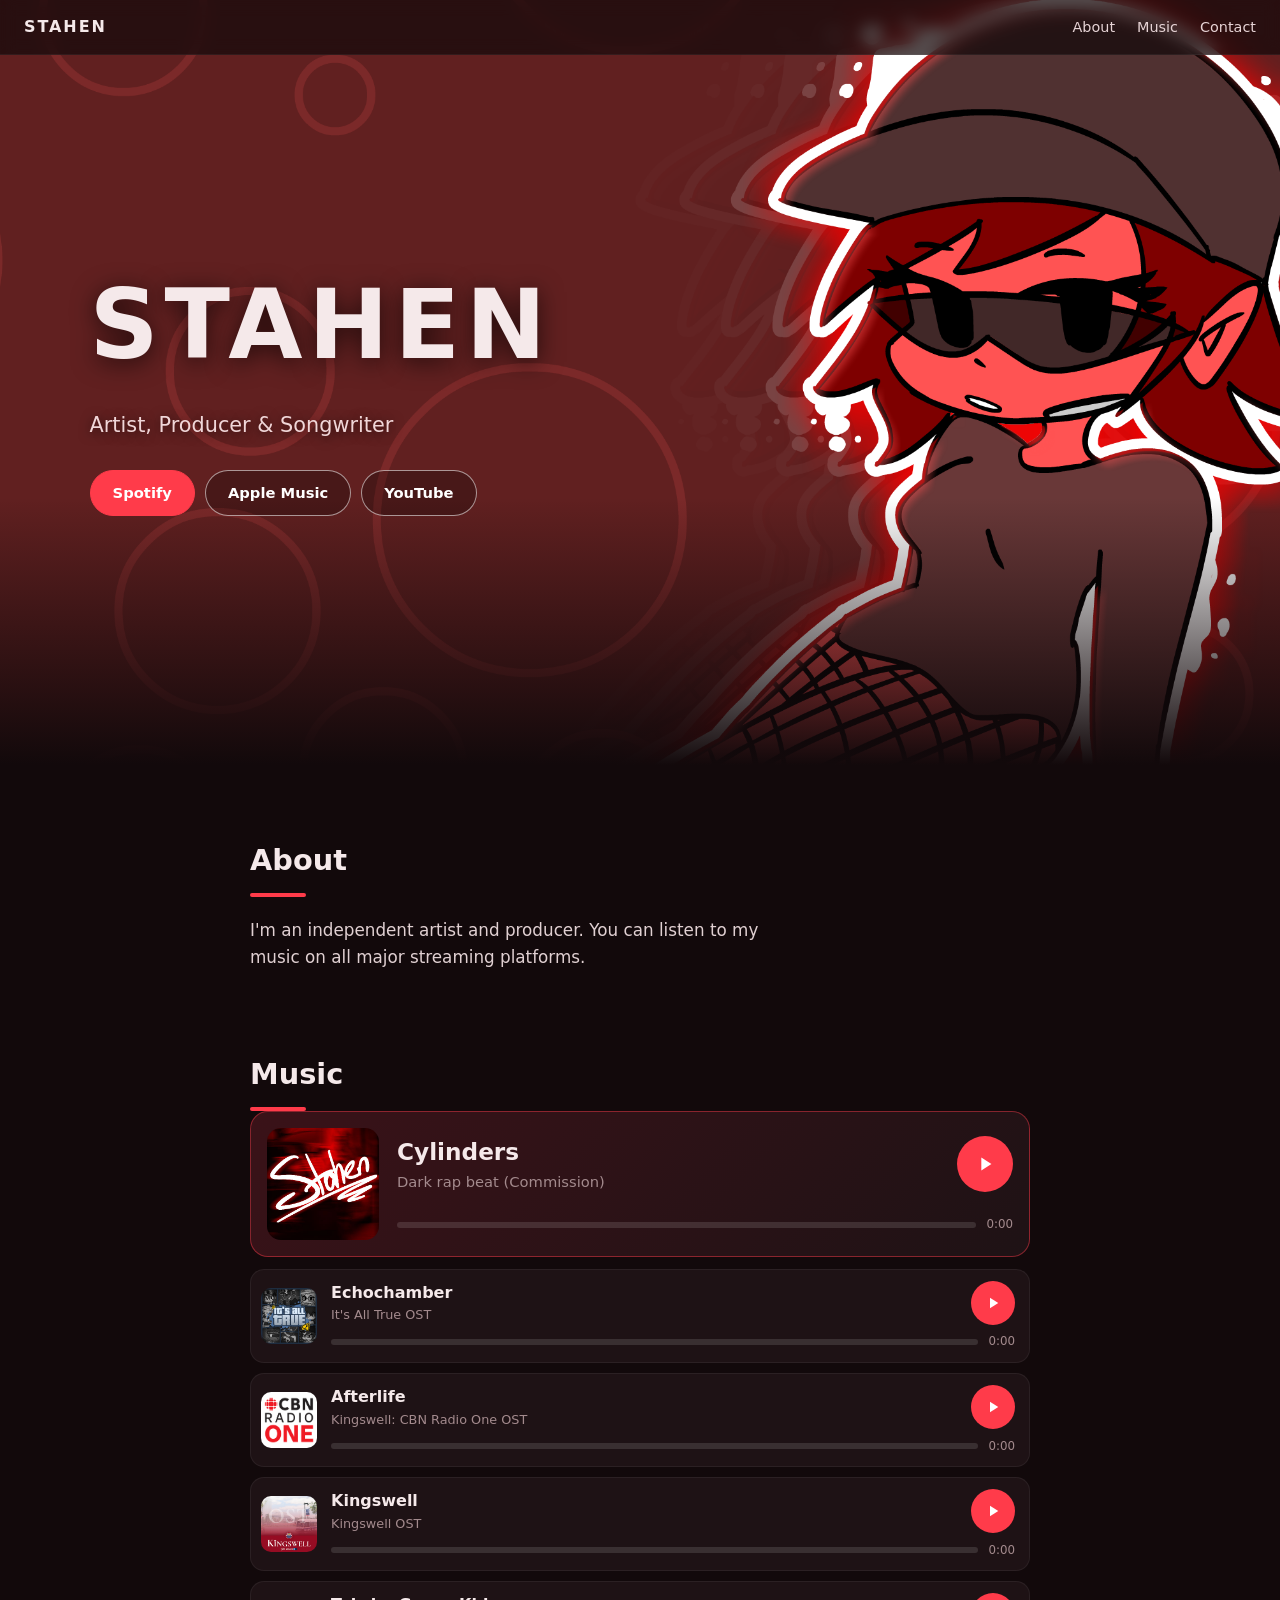
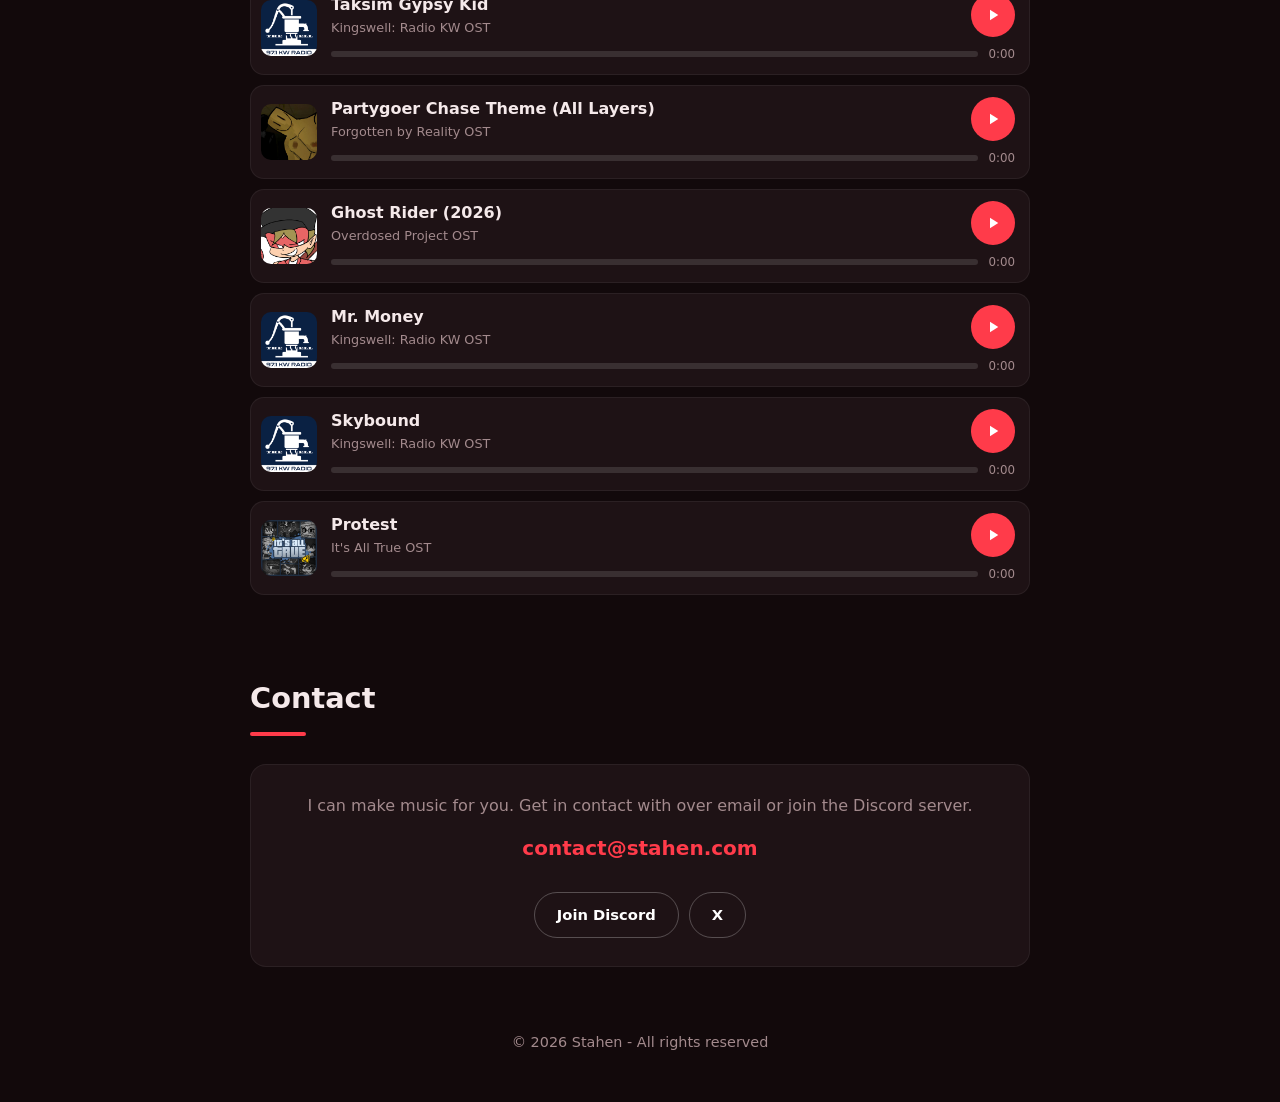
==== index.html @ 4fa37adb "feat: reword homepage & remove slop comments" ====
<!DOCTYPE html>
<html lang="en">
<head>
  <meta charset="UTF-8">
  <meta name="viewport" content="width=device-width, initial-scale=1.0">
  <title>Stahen</title>
  <link rel="icon" type="image/png" href="favicon.png">
  <meta name="description" content="Stahen's official website.">
  <link rel="stylesheet" href="style.css">
</head>
<body>

  <nav class="nav">
    <a class="logo" href="#top">Stahen</a>
    <ul>
      <li><a class="link" href="#about">About</a></li>
      <li><a class="link" href="#music">Music</a></li>
      <li><a class="link" href="#contact">Contact</a></li>
    </ul>
  </nav>

  <header class="hero" id="top">
    <div>
      <h1>Stahen</h1>
      <p class="tagline">Artist, Producer & Songwriter</p>

      <div class="listen">
        <a class="btn primary" href="https://open.spotify.com/intl-tr/artist/4lfjyb7BlcXFUC0EQgfqJ3" target="_blank" rel="noopener">Spotify</a>
        <a class="btn" href="https://music.apple.com/us/artist/stahen/1731970675" target="_blank" rel="noopener">Apple Music</a>
        <a class="btn" href="https://www.youtube.com/@stahenofficial" target="_blank" rel="noopener">YouTube</a>
      </div>
    </div>
  </header>

  <section id="about">
    <h2>About</h2>
    <p class="about-text">I'm an independent artist and producer. You can listen to my music on all major streaming platforms.</p>
  </section>

  <section id="music">
    <h2>Music</h2>
    
    <article class="track featured" data-src="track1.mp3">
      <div class="cover" data-cover="cover1.jpg"><span class="n">1</span><span class="eq"><i></i><i></i><i></i></span></div>
      <div class="meta">
        <h3>Cylinders</h3>
        <span class="tsub">Dark rap beat (Commission)</span>
      </div>
      <button class="play" type="button" aria-label="Play"><svg class="i-play" viewBox="0 0 24 24" aria-hidden="true"><path d="M8 5v14l11-7z"/></svg><svg class="i-pause" viewBox="0 0 24 24" aria-hidden="true"><path d="M6 5h4v14H6zM14 5h4v14h-4z"/></svg></button>
      <div class="prog">
        <div class="bar" role="slider" tabindex="0" aria-label="Seek" aria-valuemin="0" aria-valuemax="100" aria-valuenow="0"><div class="line"><div class="fill"></div></div></div>
        <span class="time">0:00</span>
      </div>
    </article>

    <div class="tracklist">
    <article class="track" data-src="track2.mp3">
      <div class="cover" data-cover="cover2.jpg"><span class="n">2</span><span class="eq"><i></i><i></i><i></i></span></div>
      <div class="meta">
        <h3>Echochamber</h3>
        <span class="tsub">It's All True OST</span>
      </div>
      <button class="play" type="button" aria-label="Play"><svg class="i-play" viewBox="0 0 24 24" aria-hidden="true"><path d="M8 5v14l11-7z"/></svg><svg class="i-pause" viewBox="0 0 24 24" aria-hidden="true"><path d="M6 5h4v14H6zM14 5h4v14h-4z"/></svg></button>
      <div class="prog">
        <div class="bar" role="slider" tabindex="0" aria-label="Seek" aria-valuemin="0" aria-valuemax="100" aria-valuenow="0"><div class="line"><div class="fill"></div></div></div>
        <span class="time">0:00</span>
      </div>
    </article>
    <article class="track" data-src="track3.mp3">
      <div class="cover" data-cover="cover3.jpg"><span class="n">3</span><span class="eq"><i></i><i></i><i></i></span></div>
      <div class="meta">
        <h3>Afterlife</h3>
        <span class="tsub">Kingswell: CBN Radio One OST</span>
      </div>
      <button class="play" type="button" aria-label="Play"><svg class="i-play" viewBox="0 0 24 24" aria-hidden="true"><path d="M8 5v14l11-7z"/></svg><svg class="i-pause" viewBox="0 0 24 24" aria-hidden="true"><path d="M6 5h4v14H6zM14 5h4v14h-4z"/></svg></button>
      <div class="prog">
        <div class="bar" role="slider" tabindex="0" aria-label="Seek" aria-valuemin="0" aria-valuemax="100" aria-valuenow="0"><div class="line"><div class="fill"></div></div></div>
        <span class="time">0:00</span>
      </div>
    </article>
    <article class="track" data-src="track4.mp3">
      <div class="cover" data-cover="cover4.jpg"><span class="n">4</span><span class="eq"><i></i><i></i><i></i></span></div>
      <div class="meta">
        <h3>Kingswell</h3>
        <span class="tsub">Kingswell OST</span>
      </div>
      <button class="play" type="button" aria-label="Play"><svg class="i-play" viewBox="0 0 24 24" aria-hidden="true"><path d="M8 5v14l11-7z"/></svg><svg class="i-pause" viewBox="0 0 24 24" aria-hidden="true"><path d="M6 5h4v14H6zM14 5h4v14h-4z"/></svg></button>
      <div class="prog">
        <div class="bar" role="slider" tabindex="0" aria-label="Seek" aria-valuemin="0" aria-valuemax="100" aria-valuenow="0"><div class="line"><div class="fill"></div></div></div>
        <span class="time">0:00</span>
      </div>
    </article>
    <article class="track" data-src="track5.mp3">
      <div class="cover" data-cover="cover5.jpg"><span class="n">5</span><span class="eq"><i></i><i></i><i></i></span></div>
      <div class="meta">
        <h3>Taksim Gypsy Kid</h3>
        <span class="tsub">Kingswell: Radio KW OST</span>
      </div>
      <button class="play" type="button" aria-label="Play"><svg class="i-play" viewBox="0 0 24 24" aria-hidden="true"><path d="M8 5v14l11-7z"/></svg><svg class="i-pause" viewBox="0 0 24 24" aria-hidden="true"><path d="M6 5h4v14H6zM14 5h4v14h-4z"/></svg></button>
      <div class="prog">
        <div class="bar" role="slider" tabindex="0" aria-label="Seek" aria-valuemin="0" aria-valuemax="100" aria-valuenow="0"><div class="line"><div class="fill"></div></div></div>
        <span class="time">0:00</span>
      </div>
    </article>
    <article class="track" data-src="track6.mp3">
      <div class="cover" data-cover="cover6.jpg"><span class="n">6</span><span class="eq"><i></i><i></i><i></i></span></div>
      <div class="meta">
        <h3>Partygoer Chase Theme (All Layers)</h3>
        <span class="tsub">Forgotten by Reality OST</span>
      </div>
      <button class="play" type="button" aria-label="Play"><svg class="i-play" viewBox="0 0 24 24" aria-hidden="true"><path d="M8 5v14l11-7z"/></svg><svg class="i-pause" viewBox="0 0 24 24" aria-hidden="true"><path d="M6 5h4v14H6zM14 5h4v14h-4z"/></svg></button>
      <div class="prog">
        <div class="bar" role="slider" tabindex="0" aria-label="Seek" aria-valuemin="0" aria-valuemax="100" aria-valuenow="0"><div class="line"><div class="fill"></div></div></div>
        <span class="time">0:00</span>
      </div>
    </article>
    <article class="track" data-src="track7.mp3">
      <div class="cover" data-cover="cover7.jpg"><span class="n">7</span><span class="eq"><i></i><i></i><i></i></span></div>
      <div class="meta">
        <h3>Ghost Rider (2026)</h3>
        <span class="tsub">Overdosed Project OST</span>
      </div>
      <button class="play" type="button" aria-label="Play"><svg class="i-play" viewBox="0 0 24 24" aria-hidden="true"><path d="M8 5v14l11-7z"/></svg><svg class="i-pause" viewBox="0 0 24 24" aria-hidden="true"><path d="M6 5h4v14H6zM14 5h4v14h-4z"/></svg></button>
      <div class="prog">
        <div class="bar" role="slider" tabindex="0" aria-label="Seek" aria-valuemin="0" aria-valuemax="100" aria-valuenow="0"><div class="line"><div class="fill"></div></div></div>
        <span class="time">0:00</span>
      </div>
    </article>
    <article class="track" data-src="track8.mp3">
      <div class="cover" data-cover="cover5.jpg"><span class="n">8</span><span class="eq"><i></i><i></i><i></i></span></div>
      <div class="meta">
        <h3>Mr. Money</h3>
        <span class="tsub">Kingswell: Radio KW OST</span>
      </div>
      <button class="play" type="button" aria-label="Play"><svg class="i-play" viewBox="0 0 24 24" aria-hidden="true"><path d="M8 5v14l11-7z"/></svg><svg class="i-pause" viewBox="0 0 24 24" aria-hidden="true"><path d="M6 5h4v14H6zM14 5h4v14h-4z"/></svg></button>
      <div class="prog">
        <div class="bar" role="slider" tabindex="0" aria-label="Seek" aria-valuemin="0" aria-valuemax="100" aria-valuenow="0"><div class="line"><div class="fill"></div></div></div>
        <span class="time">0:00</span>
      </div>
    </article>
    <article class="track" data-src="track9.mp3">
      <div class="cover" data-cover="cover5.jpg"><span class="n">9</span><span class="eq"><i></i><i></i><i></i></span></div>
      <div class="meta">
        <h3>Skybound</h3>
        <span class="tsub">Kingswell: Radio KW OST</span>
      </div>
      <button class="play" type="button" aria-label="Play"><svg class="i-play" viewBox="0 0 24 24" aria-hidden="true"><path d="M8 5v14l11-7z"/></svg><svg class="i-pause" viewBox="0 0 24 24" aria-hidden="true"><path d="M6 5h4v14H6zM14 5h4v14h-4z"/></svg></button>
      <div class="prog">
        <div class="bar" role="slider" tabindex="0" aria-label="Seek" aria-valuemin="0" aria-valuemax="100" aria-valuenow="0"><div class="line"><div class="fill"></div></div></div>
        <span class="time">0:00</span>
      </div>
    </article>
    <article class="track" data-src="track10.mp3">
      <div class="cover" data-cover="cover2.jpg"><span class="n">10</span><span class="eq"><i></i><i></i><i></i></span></div>
      <div class="meta">
        <h3>Protest</h3>
        <span class="tsub">It's All True OST</span>
      </div>
      <button class="play" type="button" aria-label="Play"><svg class="i-play" viewBox="0 0 24 24" aria-hidden="true"><path d="M8 5v14l11-7z"/></svg><svg class="i-pause" viewBox="0 0 24 24" aria-hidden="true"><path d="M6 5h4v14H6zM14 5h4v14h-4z"/></svg></button>
      <div class="prog">
        <div class="bar" role="slider" tabindex="0" aria-label="Seek" aria-valuemin="0" aria-valuemax="100" aria-valuenow="0"><div class="line"><div class="fill"></div></div></div>
        <span class="time">0:00</span>
      </div>
    </article>
    </div>
  </section>

  <section id="contact">
    <h2>Contact</h2>
    <div class="contact-card">
      <p>I can make music for you. Get in contact with over email or join the Discord server.</p>
      <a class="mail" href="mailto:contact@stahen.com">contact@stahen.com</a>

      <div class="social">
        <a class="btn primary" href="https://discord.com/invite/ekQ94NrSKF" target="_blank" rel="noopener">Join Discord</a>
        <a class="btn" href="https://x.com/stahenreal" target="_blank" rel="noopener">X</a>
      </div>
    </div>
  </section>

  <footer>&copy; 2026 Stahen - All rights reserved</footer>

  <script>
    (function () {
      const items = Array.from(document.querySelectorAll('.track[data-src]'));
      const audios = [];

      const fmt = s => {
        if (!isFinite(s)) return '0:00';
        const m = Math.floor(s / 60), r = Math.floor(s % 60);
        return m + ':' + String(r).padStart(2, '0');
      };

      items.forEach((el, i) => {
        const audio = new Audio();
        audio.preload = 'none';
        audio.src = el.dataset.src;
        audios.push(audio);

        const btn = el.querySelector('.play');
        const bar = el.querySelector('.bar');
        const fill = el.querySelector('.fill');
        const time = el.querySelector('.time');
        const tsub = el.querySelector('.tsub');
        const cover = el.querySelector('.cover');

        // only show the cover if the file exists
        if (cover && cover.dataset.cover) {
          const img = new Image();
          img.onload = () => {
            cover.style.setProperty('--img', 'url("' + cover.dataset.cover + '")');
            cover.classList.add('has-cover');
          };
          img.src = cover.dataset.cover;
        }

        const update = () => {
          const d = audio.duration;
          const p = isFinite(d) && d > 0 ? audio.currentTime / d : 0;
          fill.style.width = (p * 100) + '%';
          bar.setAttribute('aria-valuenow', Math.round(p * 100));
          time.textContent = isFinite(d) ? fmt(audio.currentTime) + ' / ' + fmt(d) : fmt(audio.currentTime);
        };

        const fail = () => {
          el.classList.add('unavailable');
          el.classList.remove('playing');
          if (tsub) tsub.textContent = 'Audio file not found';
        };

        btn.addEventListener('click', () => {
          if (audio.paused) {
            audio.play().catch(fail);
          } else {
            audio.pause();
          }
        });

        audio.addEventListener('play', () => {
          audios.forEach(o => { if (o !== audio) o.pause(); });
          el.classList.add('playing');
          btn.setAttribute('aria-label', 'Pause');
        });
        audio.addEventListener('pause', () => {
          el.classList.remove('playing');
          btn.setAttribute('aria-label', 'Play');
        });
        audio.addEventListener('ended', () => {
          audio.currentTime = 0;
          update();
          const next = items[i + 1];
          if (next) next.querySelector('.play').click();
        });
        audio.addEventListener('timeupdate', update);
        audio.addEventListener('loadedmetadata', update);
        audio.addEventListener('error', fail);

        const seekTo = p => {
          if (isFinite(audio.duration)) audio.currentTime = Math.min(Math.max(p, 0), 1) * audio.duration;
        };
        bar.addEventListener('click', e => {
          const r = bar.getBoundingClientRect();
          seekTo((e.clientX - r.left) / r.width);
        });
        bar.addEventListener('keydown', e => {
          if (e.key === 'ArrowRight') audio.currentTime += 5;
          if (e.key === 'ArrowLeft') audio.currentTime -= 5;
        });
      });
    })();
  </script>

  <script>
    (function () {
      const ids = ['about', 'music', 'contact'];
      const links = {};
      document.querySelectorAll('.nav a.link').forEach(a => { links[a.getAttribute('href').slice(1)] = a; });

      const LINE = 120;          // hardcoded section length
      let lockUntil = 0;         // after a menu click, the clicked link stays marked while the page scrolls there
      let ticking = false;

      const mark = id => ids.forEach(k => { if (links[k]) links[k].classList.toggle('active', k === id); });

      const update = () => {
        ticking = false;
        if (Date.now() < lockUntil) return;
        let current = null;
        ids.forEach(id => {
          const el = document.getElementById(id);
          if (el && el.getBoundingClientRect().top <= LINE) current = id;
        });
        // mark the bottom-most one if you're at the bottom of the page
        if (window.innerHeight + window.scrollY >= document.documentElement.scrollHeight - 4) current = 'contact';
        mark(current);
      };
      const onScroll = () => { if (!ticking) { ticking = true; requestAnimationFrame(update); } };

      // mark a menu link immediately when you click it, to avoid jumping to the wrong one while scrolling
      Object.keys(links).forEach(id => {
        links[id].addEventListener('click', () => {
          mark(id);
          lockUntil = Date.now() + 1100;
          setTimeout(update, 1150);
        });
      });

      window.addEventListener('scroll', onScroll, { passive: true });
      window.addEventListener('resize', onScroll);
      update();
    })();
  </script>
</body>
</html>
---- style.css ----
:root {
	--bg: #12090b;
	--card: #1e1215;
	--text: #f5e9ea;
	--muted: #a38a8d;
	--accent: #ff3b4a;
	--accent-dark: #d62839;
}
* {
	box-sizing: border-box;
	margin: 0;
	padding: 0;
}
html {
	scroll-behavior: smooth;
	scroll-padding-top: 64px;
}
body {
	font-family:
		system-ui,
		-apple-system,
		"Segoe UI",
		Roboto,
		sans-serif;
	background: var(--bg);
	color: var(--text);
	line-height: 1.6;
}
a {
	color: inherit;
}

/* ---------- NAV ---------- */
.nav {
	position: fixed;
	top: 0;
	left: 0;
	right: 0;
	z-index: 10;
	display: flex;
	justify-content: space-between;
	align-items: center;
	padding: 14px 24px;
	background: rgba(18, 9, 11, 0.72);
	backdrop-filter: blur(8px);
	border-bottom: 1px solid rgba(255, 255, 255, 0.05);
}
.nav .logo {
	font-weight: 800;
	letter-spacing: 0.12em;
	text-transform: uppercase;
	text-decoration: none;
}
.nav ul {
	display: flex;
	gap: 22px;
	list-style: none;
}
.nav a.link {
	text-decoration: none;
	font-size: 0.9rem;
	color: #e6d3d5;
}
.nav a.link:hover {
	color: var(--accent);
}
.nav a.link {
	position: relative;
	padding: 4px 0;
}
.nav a.link::after {
	content: "";
	position: absolute;
	left: 0;
	right: 0;
	bottom: -2px;
	height: 2px;
	border-radius: 2px;
	background: var(--accent);
	transform: scaleX(0);
	transition: transform 0.25s ease;
}
.nav a.link.active {
	color: #fff;
}
.nav a.link.active::after {
	transform: scaleX(1);
}

/* ---------- HERO ---------- */
.hero {
	position: relative;
	width: 100%;
	height: 85vh;
	min-height: 480px;
	display: flex;
	align-items: center;
	justify-content: flex-start;
	text-align: left;
	padding: 0 clamp(24px, 7vw, 110px);
	/* The photo must be named panorama.jpg. If it's missing, a red gradient shows instead.
         The photo is pinned to the right so the character stays visible; the text sits on the empty left side.
         The light overlay only fades the bottom edge into the page background. */
	background:
		linear-gradient(
			to bottom,
			rgba(18, 9, 11, 0) 0%,
			rgba(18, 9, 11, 0) 65%,
			rgba(18, 9, 11, 1) 100%
		),
		url("panorama.png") right center / cover no-repeat,
		linear-gradient(135deg, #7f1d1d, #12090b);
}
/* On phones the character takes most of the width, so the text moves to the bottom */
@media (max-width: 700px) {
	.hero {
		align-items: flex-end;
		padding-bottom: 84px;
	}
	.hero .tagline {
		font-size: 0.95rem;
	}
}
@media (min-width: 900px) {
	.hero {
		background-attachment: scroll, scroll, scroll;
	}
}
.hero h1 {
	font-size: clamp(2.8rem, 9vw, 6rem);
	letter-spacing: 0.06em;
	text-transform: uppercase;
	text-shadow: 0 4px 24px rgba(0, 0, 0, 0.65);
}
.hero .tagline {
	margin-top: 6px;
	font-size: clamp(1rem, 2.5vw, 1.3rem);
	color: #f0d6d8;
	text-shadow: 0 2px 12px rgba(0, 0, 0, 0.6);
}
.listen {
	margin-top: 28px;
	display: flex;
	flex-wrap: wrap;
	justify-content: flex-start;
	gap: 10px;
}
.listen.contact-row {
	margin-top: 10px;
}
.btn {
	display: inline-block;
	padding: 10px 22px;
	border-radius: 999px;
	border: 1.5px solid rgba(255, 255, 255, 0.55);
	background: rgba(0, 0, 0, 0.25);
	color: #fff;
	text-decoration: none;
	font-weight: 600;
	font-size: 0.92rem;
	transition:
		background 0.2s,
		border-color 0.2s,
		transform 0.2s;
}
.btn:hover {
	background: var(--accent);
	border-color: var(--accent);
	transform: translateY(-2px);
}
.btn.primary {
	background: var(--accent);
	border-color: var(--accent);
}
.btn.primary:hover {
	background: var(--accent-dark);
	border-color: var(--accent-dark);
}
.scroll-hint {
	position: absolute;
	bottom: 22px;
	left: 50%;
	transform: translateX(-50%);
	color: #fff;
	text-decoration: none;
	font-size: 0.85rem;
	opacity: 0.8;
	animation: bounce 1.8s infinite;
}
@keyframes bounce {
	0%,
	100% {
		transform: translate(-50%, 0);
	}
	50% {
		transform: translate(-50%, 8px);
	}
}

/* ---------- SHARED SECTION STYLES ---------- */
section {
	max-width: 820px;
	margin: 0 auto;
	padding: 72px 20px 8px;
}
section h2 {
	font-size: 1.8rem;
}
section h2::after {
	content: "";
	display: block;
	width: 56px;
	height: 4px;
	margin-top: 10px;
	background: var(--accent);
	border-radius: 2px;
}
.sub {
	color: var(--muted);
	margin: 14px 0 24px;
	font-size: 0.95rem;
}

/* ---------- ABOUT (short, text only) ---------- */
.about-text {
	margin-top: 20px;
	max-width: 560px;
	font-size: 1.05rem;
	color: #e0d0d2;
}

/* ---------- TRACKS (custom player) ---------- */
.tracklist {
	margin-top: 12px;
	display: grid;
	gap: 10px;
}
.track {
	--size: 56px;
	display: grid;
	grid-template-columns: var(--size) 1fr 44px;
	grid-template-areas: "cover meta play" "cover prog prog";
	column-gap: 14px;
	row-gap: 6px;
	align-items: center;
	margin-top: 0;
	background: var(--card);
	border: 1px solid rgba(255, 255, 255, 0.06);
	border-radius: 14px;
	padding: 10px 14px 10px 10px;
	transition:
		border-color 0.2s,
		background 0.2s,
		box-shadow 0.25s;
}
.track:hover {
	border-color: rgba(255, 59, 74, 0.5);
	background: #251619;
}
.track.playing {
	border-color: var(--accent);
	box-shadow:
		0 0 0 1px rgba(255, 59, 74, 0.35),
		0 10px 30px rgba(255, 59, 74, 0.18);
}
.track.unavailable {
	opacity: 0.6;
}

/* Cover art. Put cover1.jpg, cover2.jpg ... next to index.html and they appear automatically. */
.cover {
	grid-area: cover;
	position: relative;
	width: var(--size);
	height: var(--size);
	border-radius: 10px;
	overflow: hidden;
	display: grid;
	place-items: center;
	background:
		var(--img, none) center / cover no-repeat,
		linear-gradient(135deg, #8f1f2a, #2a0d12);
	color: rgba(255, 255, 255, 0.9);
	font-weight: 800;
	font-size: 1.15rem;
}
.cover.has-cover .n {
	display: none;
}
.track.playing .cover::after {
	content: "";
	position: absolute;
	inset: 0;
	background: rgba(18, 9, 11, 0.55);
}
.eq {
	position: absolute;
	z-index: 1;
	inset: 0;
	display: none;
	align-items: center;
	justify-content: center;
	gap: 3px;
}
.track.playing .eq {
	display: flex;
}
.track.playing .cover .n {
	display: none;
}
.eq i {
	width: 4px;
	height: 16px;
	background: var(--accent);
	border-radius: 2px;
	transform-origin: bottom;
	animation: eq 0.9s ease-in-out infinite;
}
.eq i:nth-child(2) {
	animation-delay: -0.3s;
}
.eq i:nth-child(3) {
	animation-delay: -0.6s;
}
@keyframes eq {
	0%,
	100% {
		transform: scaleY(0.3);
	}
	50% {
		transform: scaleY(1);
	}
}

.meta {
	grid-area: meta;
	min-width: 0;
}
.meta h3 {
	font-size: 1rem;
	font-weight: 700;
	white-space: nowrap;
	overflow: hidden;
	text-overflow: ellipsis;
}
.tsub {
	display: block;
	color: var(--muted);
	font-size: 0.8rem;
	white-space: nowrap;
	overflow: hidden;
	text-overflow: ellipsis;
}

.play {
	grid-area: play;
	width: 44px;
	height: 44px;
	border: none;
	border-radius: 50%;
	background: var(--accent);
	color: #fff;
	display: grid;
	place-items: center;
	cursor: pointer;
	transition:
		background 0.2s,
		transform 0.2s;
}
.play:hover {
	background: var(--accent-dark);
	transform: scale(1.07);
}
.play:focus-visible {
	outline: 2px solid #fff;
	outline-offset: 3px;
}
.play svg {
	width: 18px;
	height: 18px;
	fill: currentColor;
}
.play .i-pause {
	display: none;
}
.track.playing .play .i-play {
	display: none;
}
.track.playing .play .i-pause {
	display: block;
}

.prog {
	grid-area: prog;
	display: flex;
	align-items: center;
	gap: 10px;
	min-width: 0;
}
.bar {
	flex: 1;
	height: 20px;
	display: flex;
	align-items: center;
	cursor: pointer;
}
.bar:focus-visible {
	outline: 2px solid var(--accent);
	outline-offset: 2px;
	border-radius: 6px;
}
.line {
	position: relative;
	width: 100%;
	height: 6px;
	border-radius: 99px;
	background: rgba(255, 255, 255, 0.12);
	overflow: hidden;
}
.fill {
	position: absolute;
	inset: 0 auto 0 0;
	width: 0;
	background: linear-gradient(90deg, var(--accent-dark), var(--accent));
	border-radius: 99px;
}
.time {
	font-size: 0.74rem;
	color: var(--muted);
	font-variant-numeric: tabular-nums;
	white-space: nowrap;
}

/* Featured track: bigger card */
.track.featured {
	--size: 112px;
	grid-template-columns: var(--size) 1fr 56px;
	column-gap: 18px;
	row-gap: 10px;
	padding: 16px;
	border-radius: 18px;
	background: linear-gradient(135deg, #3a1218, var(--card));
	border-color: rgba(255, 59, 74, 0.45);
}
.featured .cover {
	border-radius: 14px;
	font-size: 2rem;
}
.featured .meta h3 {
	font-size: 1.45rem;
}
.featured .tsub {
	font-size: 0.92rem;
	white-space: normal;
}
.featured .play {
	width: 56px;
	height: 56px;
}
.featured .play svg {
	width: 22px;
	height: 22px;
}
.badge {
	display: inline-block;
	font-size: 0.7rem;
	font-weight: 700;
	letter-spacing: 0.12em;
	text-transform: uppercase;
	color: var(--accent);
}
@media (max-width: 560px) {
	.track.featured {
		--size: 84px;
		column-gap: 14px;
		padding: 14px;
	}
	.featured .meta h3 {
		font-size: 1.15rem;
	}
	.featured .play {
		width: 48px;
		height: 48px;
	}
	.time {
		font-size: 0.7rem;
	}
}

/* ---------- CONTACT ---------- */
.contact-card {
	margin-top: 28px;
	padding: 28px;
	text-align: center;
	border-radius: 16px;
	background: var(--card);
	border: 1px solid rgba(255, 255, 255, 0.06);
}
.contact-card p {
	color: var(--muted);
}
.contact-card .mail {
	display: inline-block;
	margin: 14px 0 6px;
	font-size: 1.25rem;
	font-weight: 700;
	color: var(--accent);
	text-decoration: none;
}
.contact-card .mail:hover {
	text-decoration: underline;
}

.social {
	margin-top: 22px;
	display: flex;
	flex-wrap: wrap;
	justify-content: center;
	gap: 10px;
}
.social .btn {
	border-color: rgba(255, 255, 255, 0.25);
	background: transparent;
}
.social .btn:hover {
	background: var(--accent);
	border-color: var(--accent);
}

footer {
	text-align: center;
	color: var(--muted);
	padding: 56px 20px 48px;
	font-size: 0.9rem;
}
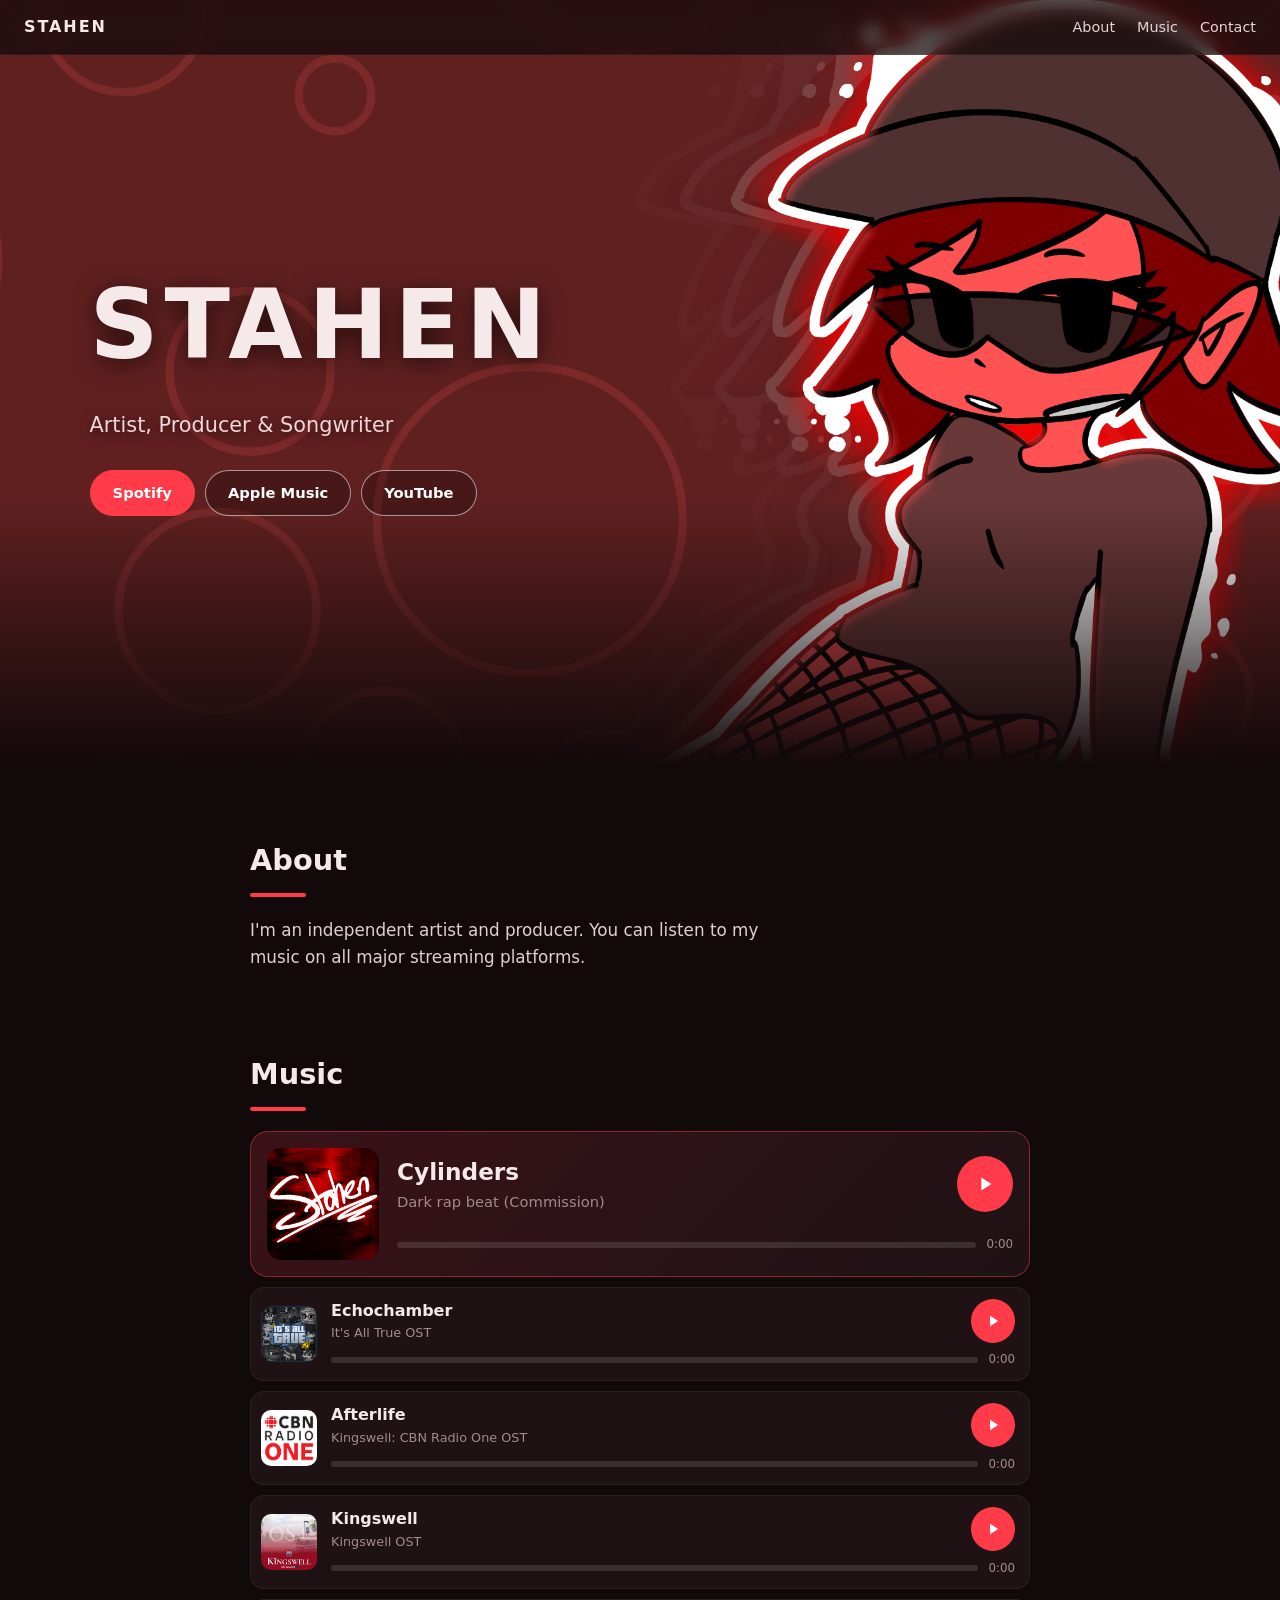
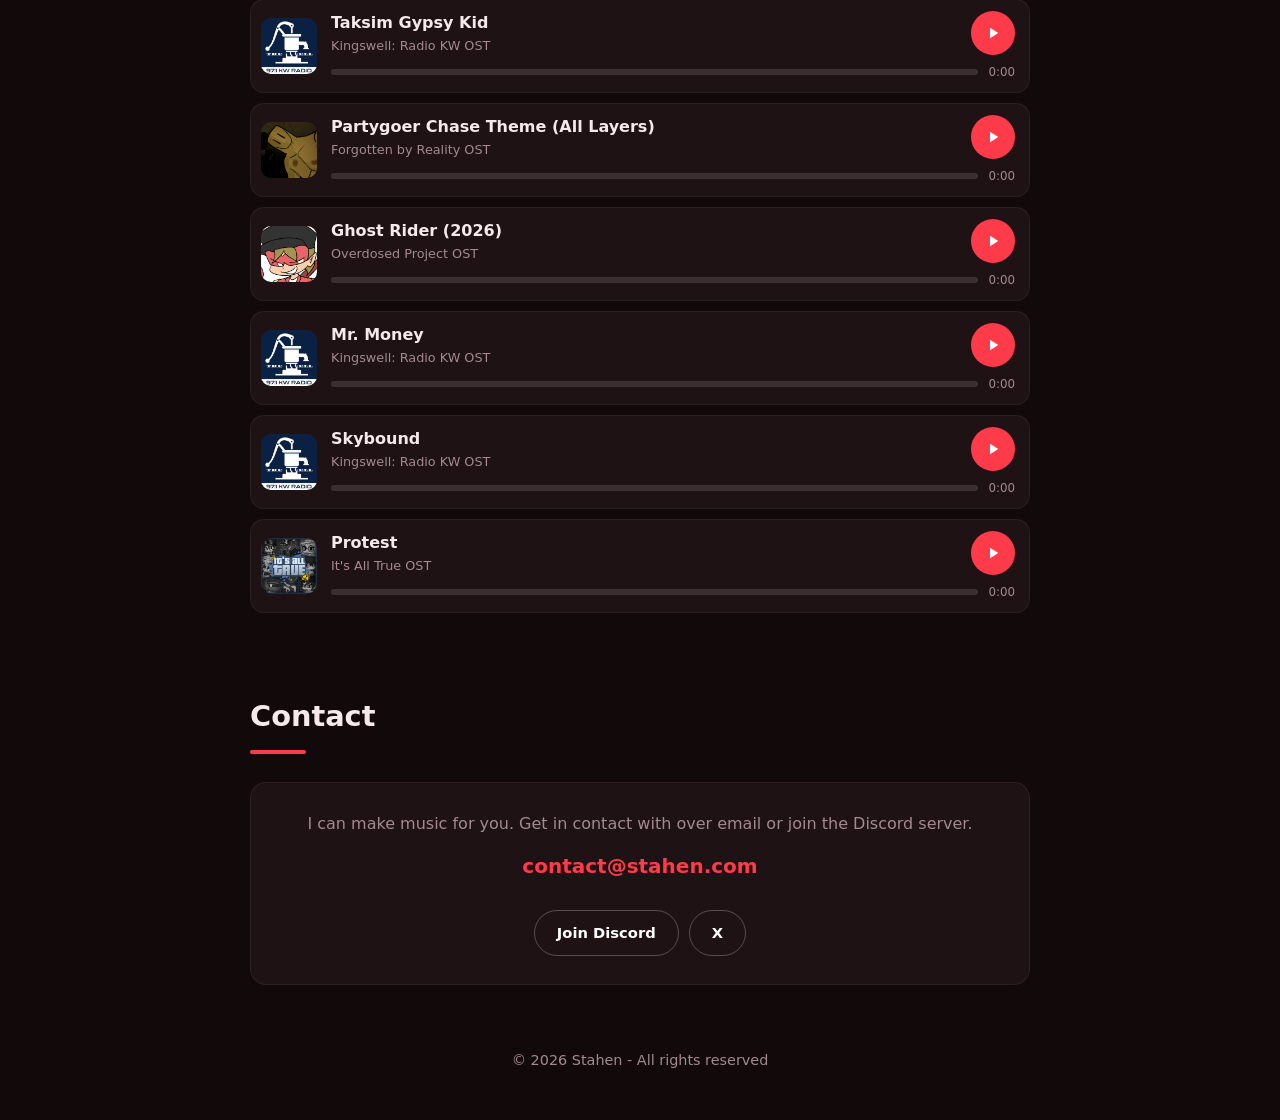
==== commit 7ca6ae7d: "fix: move featured track into track list" ====
--- a/index.html
+++ b/index.html
@@ -40,8 +40,9 @@
   <section id="music">
     <h2>Music</h2>
     
+    <div class="tracklist">
     <article class="track featured" data-src="track1.mp3">
-      <div class="cover" data-cover="cover1.jpg"><span class="n">1</span><span class="eq"><i></i><i></i><i></i></span></div>
+      <div class="cover" data-cover="cover1.jpg"><span class="n">1</span><span class="eq"></span></div>
       <div class="meta">
         <h3>Cylinders</h3>
         <span class="tsub">Dark rap beat (Commission)</span>
@@ -52,10 +53,8 @@
         <span class="time">0:00</span>
       </div>
     </article>
-
-    <div class="tracklist">
     <article class="track" data-src="track2.mp3">
-      <div class="cover" data-cover="cover2.jpg"><span class="n">2</span><span class="eq"><i></i><i></i><i></i></span></div>
+      <div class="cover" data-cover="cover2.jpg"><span class="n">2</span><span class="eq"></span></div>
       <div class="meta">
         <h3>Echochamber</h3>
         <span class="tsub">It's All True OST</span>
@@ -67,7 +66,7 @@
       </div>
     </article>
     <article class="track" data-src="track3.mp3">
-      <div class="cover" data-cover="cover3.jpg"><span class="n">3</span><span class="eq"><i></i><i></i><i></i></span></div>
+      <div class="cover" data-cover="cover3.jpg"><span class="n">3</span><span class="eq"></span></div>
       <div class="meta">
         <h3>Afterlife</h3>
         <span class="tsub">Kingswell: CBN Radio One OST</span>
@@ -79,7 +78,7 @@
       </div>
     </article>
     <article class="track" data-src="track4.mp3">
-      <div class="cover" data-cover="cover4.jpg"><span class="n">4</span><span class="eq"><i></i><i></i><i></i></span></div>
+      <div class="cover" data-cover="cover4.jpg"><span class="n">4</span><span class="eq"></span></div>
       <div class="meta">
         <h3>Kingswell</h3>
         <span class="tsub">Kingswell OST</span>
@@ -91,7 +90,7 @@
       </div>
     </article>
     <article class="track" data-src="track5.mp3">
-      <div class="cover" data-cover="cover5.jpg"><span class="n">5</span><span class="eq"><i></i><i></i><i></i></span></div>
+      <div class="cover" data-cover="cover5.jpg"><span class="n">5</span><span class="eq"></span></div>
       <div class="meta">
         <h3>Taksim Gypsy Kid</h3>
         <span class="tsub">Kingswell: Radio KW OST</span>
@@ -103,7 +102,7 @@
       </div>
     </article>
     <article class="track" data-src="track6.mp3">
-      <div class="cover" data-cover="cover6.jpg"><span class="n">6</span><span class="eq"><i></i><i></i><i></i></span></div>
+      <div class="cover" data-cover="cover6.jpg"><span class="n">6</span><span class="eq"></span></div>
       <div class="meta">
         <h3>Partygoer Chase Theme (All Layers)</h3>
         <span class="tsub">Forgotten by Reality OST</span>
@@ -115,7 +114,7 @@
       </div>
     </article>
     <article class="track" data-src="track7.mp3">
-      <div class="cover" data-cover="cover7.jpg"><span class="n">7</span><span class="eq"><i></i><i></i><i></i></span></div>
+      <div class="cover" data-cover="cover7.jpg"><span class="n">7</span><span class="eq"></span></div>
       <div class="meta">
         <h3>Ghost Rider (2026)</h3>
         <span class="tsub">Overdosed Project OST</span>
@@ -127,7 +126,7 @@
       </div>
     </article>
     <article class="track" data-src="track8.mp3">
-      <div class="cover" data-cover="cover5.jpg"><span class="n">8</span><span class="eq"><i></i><i></i><i></i></span></div>
+      <div class="cover" data-cover="cover5.jpg"><span class="n">8</span><span class="eq"></span></div>
       <div class="meta">
         <h3>Mr. Money</h3>
         <span class="tsub">Kingswell: Radio KW OST</span>
@@ -139,7 +138,7 @@
       </div>
     </article>
     <article class="track" data-src="track9.mp3">
-      <div class="cover" data-cover="cover5.jpg"><span class="n">9</span><span class="eq"><i></i><i></i><i></i></span></div>
+      <div class="cover" data-cover="cover5.jpg"><span class="n">9</span><span class="eq"></span></div>
       <div class="meta">
         <h3>Skybound</h3>
         <span class="tsub">Kingswell: Radio KW OST</span>
@@ -151,7 +150,7 @@
       </div>
     </article>
     <article class="track" data-src="track10.mp3">
-      <div class="cover" data-cover="cover2.jpg"><span class="n">10</span><span class="eq"><i></i><i></i><i></i></span></div>
+      <div class="cover" data-cover="cover2.jpg"><span class="n">10</span><span class="eq"></span></div>
       <div class="meta">
         <h3>Protest</h3>
         <span class="tsub">It's All True OST</span>
--- a/style.css
+++ b/style.css
@@ -98,9 +98,6 @@
 	justify-content: flex-start;
 	text-align: left;
 	padding: 0 clamp(24px, 7vw, 110px);
-	/* The photo must be named panorama.jpg. If it's missing, a red gradient shows instead.
-         The photo is pinned to the right so the character stays visible; the text sits on the empty left side.
-         The light overlay only fades the bottom edge into the page background. */
 	background:
 		linear-gradient(
 			to bottom,
@@ -111,7 +108,6 @@
 		url("panorama.png") right center / cover no-repeat,
 		linear-gradient(135deg, #7f1d1d, #12090b);
 }
-/* On phones the character takes most of the width, so the text moves to the bottom */
 @media (max-width: 700px) {
 	.hero {
 		align-items: flex-end;
@@ -176,26 +172,6 @@
 	background: var(--accent-dark);
 	border-color: var(--accent-dark);
 }
-.scroll-hint {
-	position: absolute;
-	bottom: 22px;
-	left: 50%;
-	transform: translateX(-50%);
-	color: #fff;
-	text-decoration: none;
-	font-size: 0.85rem;
-	opacity: 0.8;
-	animation: bounce 1.8s infinite;
-}
-@keyframes bounce {
-	0%,
-	100% {
-		transform: translate(-50%, 0);
-	}
-	50% {
-		transform: translate(-50%, 8px);
-	}
-}
 
 /* ---------- SHARED SECTION STYLES ---------- */
 section {
@@ -221,7 +197,7 @@
 	font-size: 0.95rem;
 }
 
-/* ---------- ABOUT (short, text only) ---------- */
+/* ---------- ABOUT ---------- */
 .about-text {
 	margin-top: 20px;
 	max-width: 560px;
@@ -229,9 +205,9 @@
 	color: #e0d0d2;
 }
 
-/* ---------- TRACKS (custom player) ---------- */
+/* ---------- TRACKS ---------- */
 .tracklist {
-	margin-top: 12px;
+	margin-top: 20px;
 	display: grid;
 	gap: 10px;
 }
@@ -267,7 +243,6 @@
 	opacity: 0.6;
 }
 
-/* Cover art. Put cover1.jpg, cover2.jpg ... next to index.html and they appear automatically. */
 .cover {
 	grid-area: cover;
 	position: relative;
@@ -431,7 +406,6 @@
 	white-space: nowrap;
 }
 
-/* Featured track: bigger card */
 .track.featured {
 	--size: 112px;
 	grid-template-columns: var(--size) 1fr 56px;
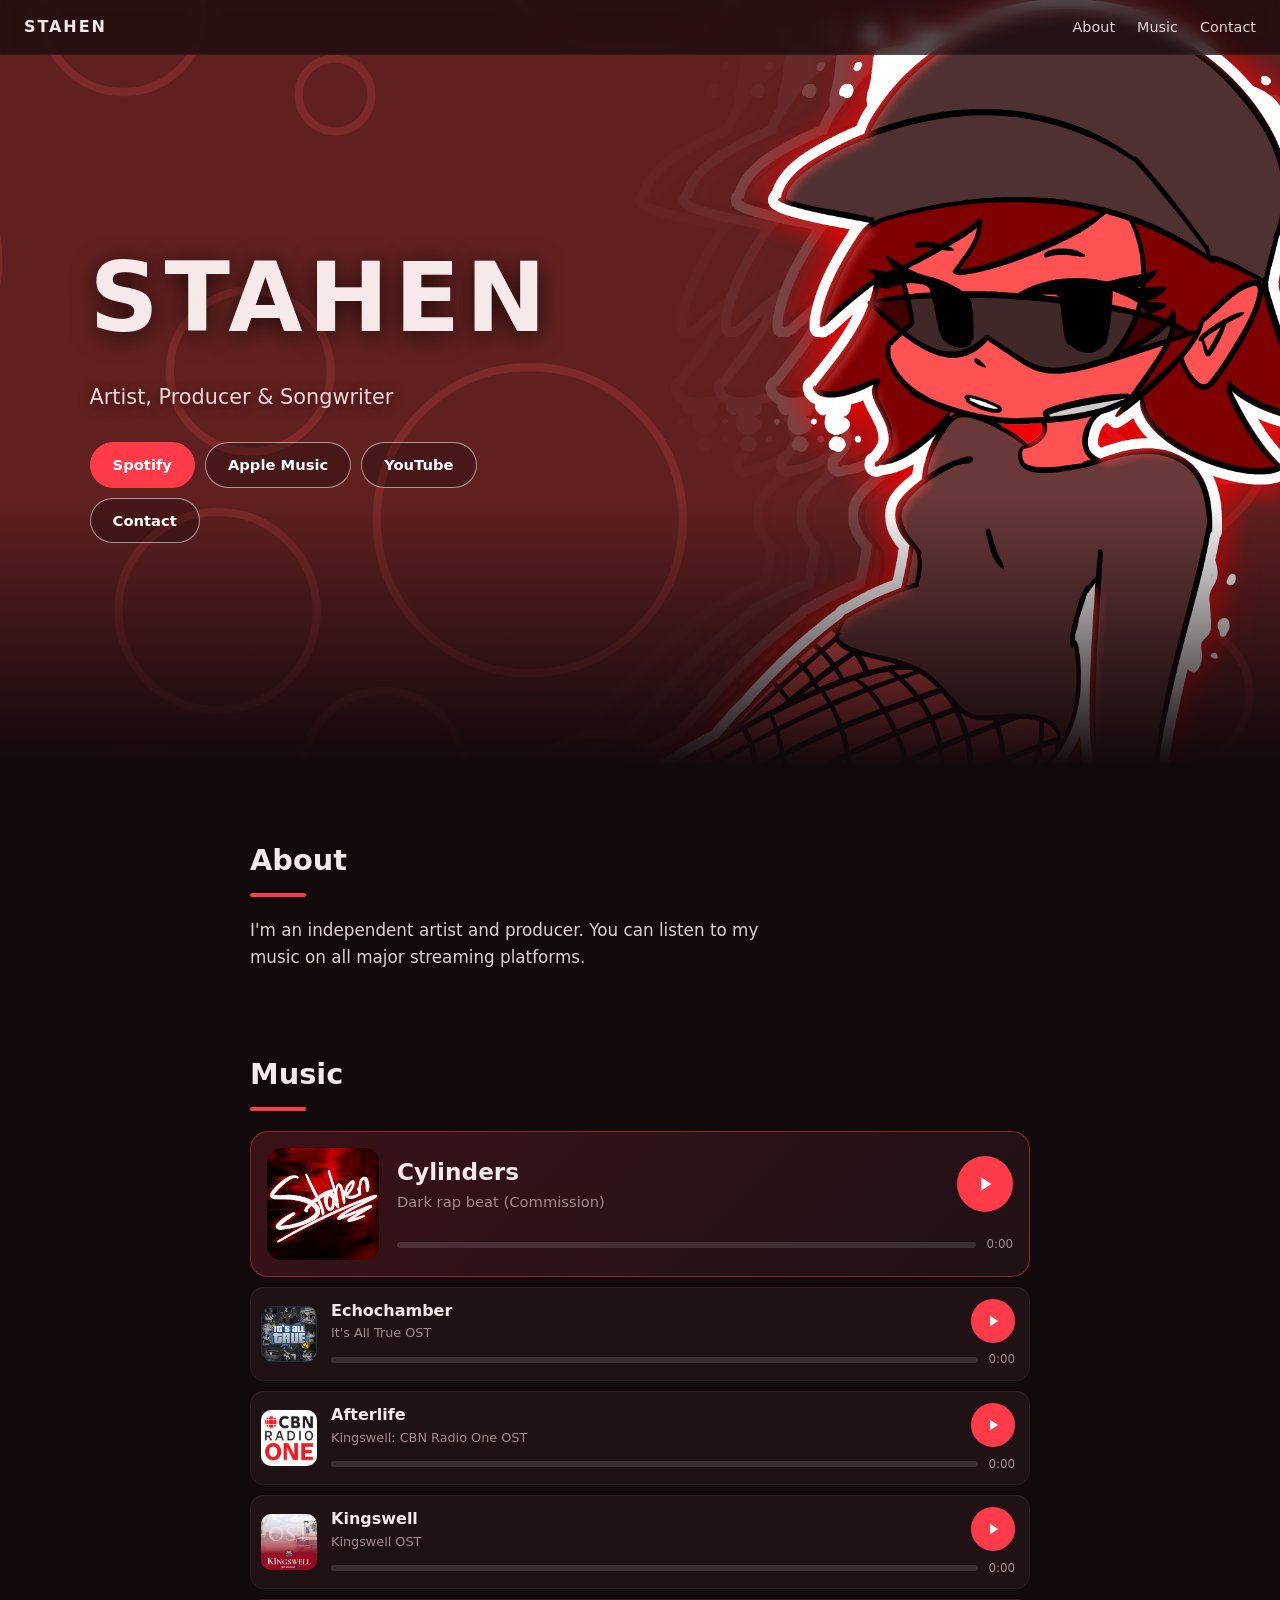
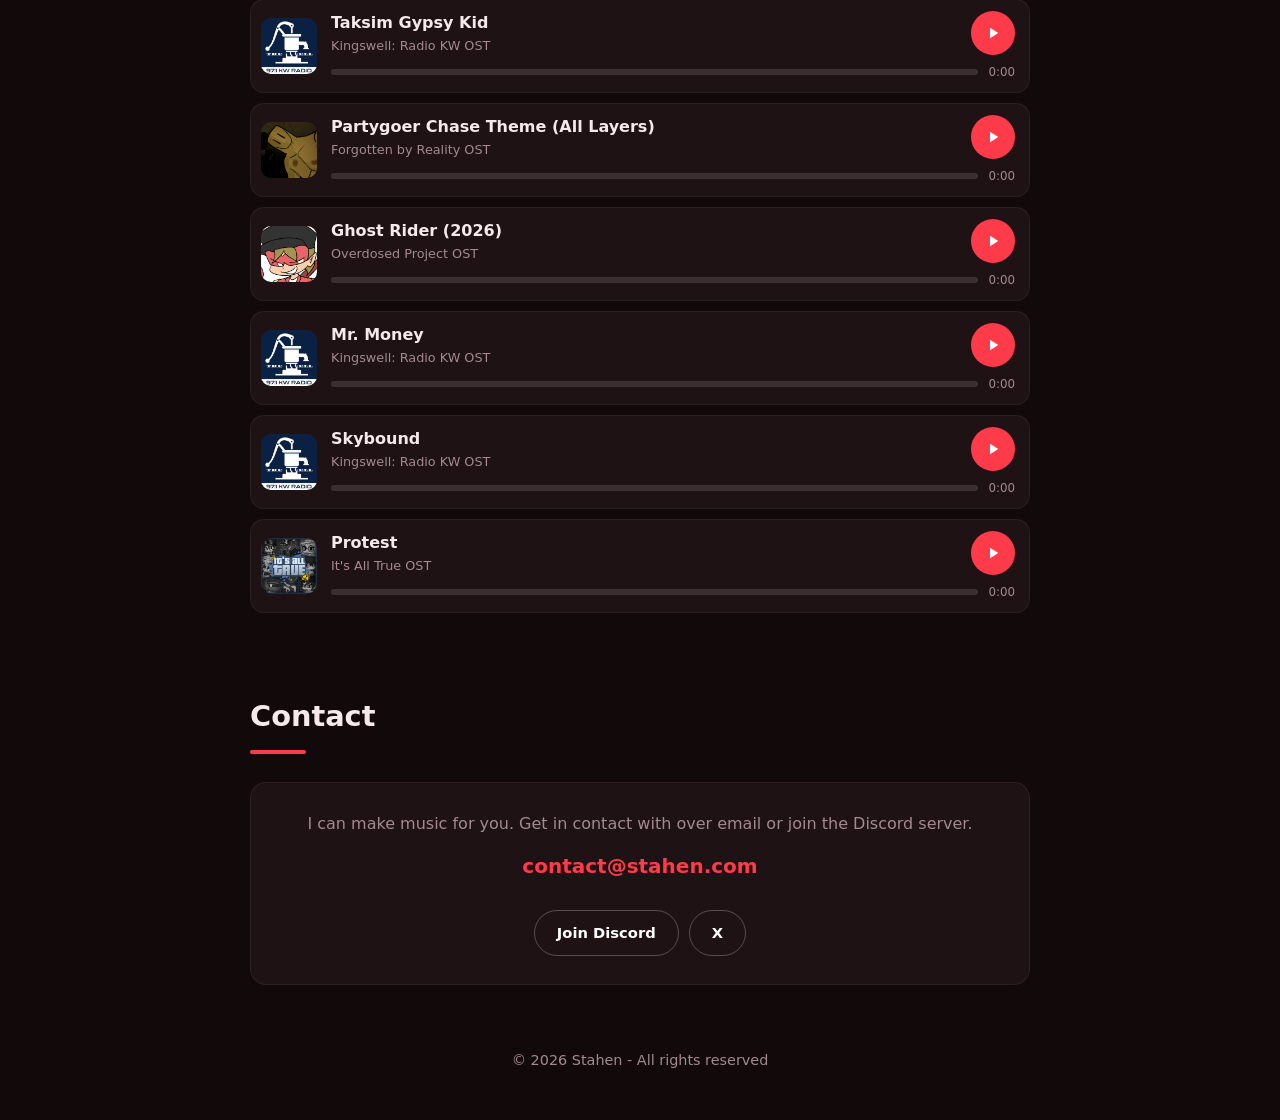
==== commit c8242795: "revert: re-add contact button" ====
--- a/index.html
+++ b/index.html
@@ -1,313 +1,642 @@
-<!DOCTYPE html>
+<!doctype html>
 <html lang="en">
-<head>
-  <meta charset="UTF-8">
-  <meta name="viewport" content="width=device-width, initial-scale=1.0">
-  <title>Stahen</title>
-  <link rel="icon" type="image/png" href="favicon.png">
-  <meta name="description" content="Stahen's official website.">
-  <link rel="stylesheet" href="style.css">
-</head>
-<body>
-
-  <nav class="nav">
-    <a class="logo" href="#top">Stahen</a>
-    <ul>
-      <li><a class="link" href="#about">About</a></li>
-      <li><a class="link" href="#music">Music</a></li>
-      <li><a class="link" href="#contact">Contact</a></li>
-    </ul>
-  </nav>
-
-  <header class="hero" id="top">
-    <div>
-      <h1>Stahen</h1>
-      <p class="tagline">Artist, Producer & Songwriter</p>
-
-      <div class="listen">
-        <a class="btn primary" href="https://open.spotify.com/intl-tr/artist/4lfjyb7BlcXFUC0EQgfqJ3" target="_blank" rel="noopener">Spotify</a>
-        <a class="btn" href="https://music.apple.com/us/artist/stahen/1731970675" target="_blank" rel="noopener">Apple Music</a>
-        <a class="btn" href="https://www.youtube.com/@stahenofficial" target="_blank" rel="noopener">YouTube</a>
-      </div>
-    </div>
-  </header>
-
-  <section id="about">
-    <h2>About</h2>
-    <p class="about-text">I'm an independent artist and producer. You can listen to my music on all major streaming platforms.</p>
-  </section>
-
-  <section id="music">
-    <h2>Music</h2>
-    
-    <div class="tracklist">
-    <article class="track featured" data-src="track1.mp3">
-      <div class="cover" data-cover="cover1.jpg"><span class="n">1</span><span class="eq"></span></div>
-      <div class="meta">
-        <h3>Cylinders</h3>
-        <span class="tsub">Dark rap beat (Commission)</span>
-      </div>
-      <button class="play" type="button" aria-label="Play"><svg class="i-play" viewBox="0 0 24 24" aria-hidden="true"><path d="M8 5v14l11-7z"/></svg><svg class="i-pause" viewBox="0 0 24 24" aria-hidden="true"><path d="M6 5h4v14H6zM14 5h4v14h-4z"/></svg></button>
-      <div class="prog">
-        <div class="bar" role="slider" tabindex="0" aria-label="Seek" aria-valuemin="0" aria-valuemax="100" aria-valuenow="0"><div class="line"><div class="fill"></div></div></div>
-        <span class="time">0:00</span>
-      </div>
-    </article>
-    <article class="track" data-src="track2.mp3">
-      <div class="cover" data-cover="cover2.jpg"><span class="n">2</span><span class="eq"></span></div>
-      <div class="meta">
-        <h3>Echochamber</h3>
-        <span class="tsub">It's All True OST</span>
-      </div>
-      <button class="play" type="button" aria-label="Play"><svg class="i-play" viewBox="0 0 24 24" aria-hidden="true"><path d="M8 5v14l11-7z"/></svg><svg class="i-pause" viewBox="0 0 24 24" aria-hidden="true"><path d="M6 5h4v14H6zM14 5h4v14h-4z"/></svg></button>
-      <div class="prog">
-        <div class="bar" role="slider" tabindex="0" aria-label="Seek" aria-valuemin="0" aria-valuemax="100" aria-valuenow="0"><div class="line"><div class="fill"></div></div></div>
-        <span class="time">0:00</span>
-      </div>
-    </article>
-    <article class="track" data-src="track3.mp3">
-      <div class="cover" data-cover="cover3.jpg"><span class="n">3</span><span class="eq"></span></div>
-      <div class="meta">
-        <h3>Afterlife</h3>
-        <span class="tsub">Kingswell: CBN Radio One OST</span>
-      </div>
-      <button class="play" type="button" aria-label="Play"><svg class="i-play" viewBox="0 0 24 24" aria-hidden="true"><path d="M8 5v14l11-7z"/></svg><svg class="i-pause" viewBox="0 0 24 24" aria-hidden="true"><path d="M6 5h4v14H6zM14 5h4v14h-4z"/></svg></button>
-      <div class="prog">
-        <div class="bar" role="slider" tabindex="0" aria-label="Seek" aria-valuemin="0" aria-valuemax="100" aria-valuenow="0"><div class="line"><div class="fill"></div></div></div>
-        <span class="time">0:00</span>
-      </div>
-    </article>
-    <article class="track" data-src="track4.mp3">
-      <div class="cover" data-cover="cover4.jpg"><span class="n">4</span><span class="eq"></span></div>
-      <div class="meta">
-        <h3>Kingswell</h3>
-        <span class="tsub">Kingswell OST</span>
-      </div>
-      <button class="play" type="button" aria-label="Play"><svg class="i-play" viewBox="0 0 24 24" aria-hidden="true"><path d="M8 5v14l11-7z"/></svg><svg class="i-pause" viewBox="0 0 24 24" aria-hidden="true"><path d="M6 5h4v14H6zM14 5h4v14h-4z"/></svg></button>
-      <div class="prog">
-        <div class="bar" role="slider" tabindex="0" aria-label="Seek" aria-valuemin="0" aria-valuemax="100" aria-valuenow="0"><div class="line"><div class="fill"></div></div></div>
-        <span class="time">0:00</span>
-      </div>
-    </article>
-    <article class="track" data-src="track5.mp3">
-      <div class="cover" data-cover="cover5.jpg"><span class="n">5</span><span class="eq"></span></div>
-      <div class="meta">
-        <h3>Taksim Gypsy Kid</h3>
-        <span class="tsub">Kingswell: Radio KW OST</span>
-      </div>
-      <button class="play" type="button" aria-label="Play"><svg class="i-play" viewBox="0 0 24 24" aria-hidden="true"><path d="M8 5v14l11-7z"/></svg><svg class="i-pause" viewBox="0 0 24 24" aria-hidden="true"><path d="M6 5h4v14H6zM14 5h4v14h-4z"/></svg></button>
-      <div class="prog">
-        <div class="bar" role="slider" tabindex="0" aria-label="Seek" aria-valuemin="0" aria-valuemax="100" aria-valuenow="0"><div class="line"><div class="fill"></div></div></div>
-        <span class="time">0:00</span>
-      </div>
-    </article>
-    <article class="track" data-src="track6.mp3">
-      <div class="cover" data-cover="cover6.jpg"><span class="n">6</span><span class="eq"></span></div>
-      <div class="meta">
-        <h3>Partygoer Chase Theme (All Layers)</h3>
-        <span class="tsub">Forgotten by Reality OST</span>
-      </div>
-      <button class="play" type="button" aria-label="Play"><svg class="i-play" viewBox="0 0 24 24" aria-hidden="true"><path d="M8 5v14l11-7z"/></svg><svg class="i-pause" viewBox="0 0 24 24" aria-hidden="true"><path d="M6 5h4v14H6zM14 5h4v14h-4z"/></svg></button>
-      <div class="prog">
-        <div class="bar" role="slider" tabindex="0" aria-label="Seek" aria-valuemin="0" aria-valuemax="100" aria-valuenow="0"><div class="line"><div class="fill"></div></div></div>
-        <span class="time">0:00</span>
-      </div>
-    </article>
-    <article class="track" data-src="track7.mp3">
-      <div class="cover" data-cover="cover7.jpg"><span class="n">7</span><span class="eq"></span></div>
-      <div class="meta">
-        <h3>Ghost Rider (2026)</h3>
-        <span class="tsub">Overdosed Project OST</span>
-      </div>
-      <button class="play" type="button" aria-label="Play"><svg class="i-play" viewBox="0 0 24 24" aria-hidden="true"><path d="M8 5v14l11-7z"/></svg><svg class="i-pause" viewBox="0 0 24 24" aria-hidden="true"><path d="M6 5h4v14H6zM14 5h4v14h-4z"/></svg></button>
-      <div class="prog">
-        <div class="bar" role="slider" tabindex="0" aria-label="Seek" aria-valuemin="0" aria-valuemax="100" aria-valuenow="0"><div class="line"><div class="fill"></div></div></div>
-        <span class="time">0:00</span>
-      </div>
-    </article>
-    <article class="track" data-src="track8.mp3">
-      <div class="cover" data-cover="cover5.jpg"><span class="n">8</span><span class="eq"></span></div>
-      <div class="meta">
-        <h3>Mr. Money</h3>
-        <span class="tsub">Kingswell: Radio KW OST</span>
-      </div>
-      <button class="play" type="button" aria-label="Play"><svg class="i-play" viewBox="0 0 24 24" aria-hidden="true"><path d="M8 5v14l11-7z"/></svg><svg class="i-pause" viewBox="0 0 24 24" aria-hidden="true"><path d="M6 5h4v14H6zM14 5h4v14h-4z"/></svg></button>
-      <div class="prog">
-        <div class="bar" role="slider" tabindex="0" aria-label="Seek" aria-valuemin="0" aria-valuemax="100" aria-valuenow="0"><div class="line"><div class="fill"></div></div></div>
-        <span class="time">0:00</span>
-      </div>
-    </article>
-    <article class="track" data-src="track9.mp3">
-      <div class="cover" data-cover="cover5.jpg"><span class="n">9</span><span class="eq"></span></div>
-      <div class="meta">
-        <h3>Skybound</h3>
-        <span class="tsub">Kingswell: Radio KW OST</span>
-      </div>
-      <button class="play" type="button" aria-label="Play"><svg class="i-play" viewBox="0 0 24 24" aria-hidden="true"><path d="M8 5v14l11-7z"/></svg><svg class="i-pause" viewBox="0 0 24 24" aria-hidden="true"><path d="M6 5h4v14H6zM14 5h4v14h-4z"/></svg></button>
-      <div class="prog">
-        <div class="bar" role="slider" tabindex="0" aria-label="Seek" aria-valuemin="0" aria-valuemax="100" aria-valuenow="0"><div class="line"><div class="fill"></div></div></div>
-        <span class="time">0:00</span>
-      </div>
-    </article>
-    <article class="track" data-src="track10.mp3">
-      <div class="cover" data-cover="cover2.jpg"><span class="n">10</span><span class="eq"></span></div>
-      <div class="meta">
-        <h3>Protest</h3>
-        <span class="tsub">It's All True OST</span>
-      </div>
-      <button class="play" type="button" aria-label="Play"><svg class="i-play" viewBox="0 0 24 24" aria-hidden="true"><path d="M8 5v14l11-7z"/></svg><svg class="i-pause" viewBox="0 0 24 24" aria-hidden="true"><path d="M6 5h4v14H6zM14 5h4v14h-4z"/></svg></button>
-      <div class="prog">
-        <div class="bar" role="slider" tabindex="0" aria-label="Seek" aria-valuemin="0" aria-valuemax="100" aria-valuenow="0"><div class="line"><div class="fill"></div></div></div>
-        <span class="time">0:00</span>
-      </div>
-    </article>
-    </div>
-  </section>
-
-  <section id="contact">
-    <h2>Contact</h2>
-    <div class="contact-card">
-      <p>I can make music for you. Get in contact with over email or join the Discord server.</p>
-      <a class="mail" href="mailto:contact@stahen.com">contact@stahen.com</a>
-
-      <div class="social">
-        <a class="btn primary" href="https://discord.com/invite/ekQ94NrSKF" target="_blank" rel="noopener">Join Discord</a>
-        <a class="btn" href="https://x.com/stahenreal" target="_blank" rel="noopener">X</a>
-      </div>
-    </div>
-  </section>
-
-  <footer>&copy; 2026 Stahen - All rights reserved</footer>
-
-  <script>
-    (function () {
-      const items = Array.from(document.querySelectorAll('.track[data-src]'));
-      const audios = [];
-
-      const fmt = s => {
-        if (!isFinite(s)) return '0:00';
-        const m = Math.floor(s / 60), r = Math.floor(s % 60);
-        return m + ':' + String(r).padStart(2, '0');
-      };
-
-      items.forEach((el, i) => {
-        const audio = new Audio();
-        audio.preload = 'none';
-        audio.src = el.dataset.src;
-        audios.push(audio);
-
-        const btn = el.querySelector('.play');
-        const bar = el.querySelector('.bar');
-        const fill = el.querySelector('.fill');
-        const time = el.querySelector('.time');
-        const tsub = el.querySelector('.tsub');
-        const cover = el.querySelector('.cover');
-
-        // only show the cover if the file exists
-        if (cover && cover.dataset.cover) {
-          const img = new Image();
-          img.onload = () => {
-            cover.style.setProperty('--img', 'url("' + cover.dataset.cover + '")');
-            cover.classList.add('has-cover');
-          };
-          img.src = cover.dataset.cover;
-        }
-
-        const update = () => {
-          const d = audio.duration;
-          const p = isFinite(d) && d > 0 ? audio.currentTime / d : 0;
-          fill.style.width = (p * 100) + '%';
-          bar.setAttribute('aria-valuenow', Math.round(p * 100));
-          time.textContent = isFinite(d) ? fmt(audio.currentTime) + ' / ' + fmt(d) : fmt(audio.currentTime);
-        };
-
-        const fail = () => {
-          el.classList.add('unavailable');
-          el.classList.remove('playing');
-          if (tsub) tsub.textContent = 'Audio file not found';
-        };
-
-        btn.addEventListener('click', () => {
-          if (audio.paused) {
-            audio.play().catch(fail);
-          } else {
-            audio.pause();
-          }
-        });
-
-        audio.addEventListener('play', () => {
-          audios.forEach(o => { if (o !== audio) o.pause(); });
-          el.classList.add('playing');
-          btn.setAttribute('aria-label', 'Pause');
-        });
-        audio.addEventListener('pause', () => {
-          el.classList.remove('playing');
-          btn.setAttribute('aria-label', 'Play');
-        });
-        audio.addEventListener('ended', () => {
-          audio.currentTime = 0;
-          update();
-          const next = items[i + 1];
-          if (next) next.querySelector('.play').click();
-        });
-        audio.addEventListener('timeupdate', update);
-        audio.addEventListener('loadedmetadata', update);
-        audio.addEventListener('error', fail);
-
-        const seekTo = p => {
-          if (isFinite(audio.duration)) audio.currentTime = Math.min(Math.max(p, 0), 1) * audio.duration;
-        };
-        bar.addEventListener('click', e => {
-          const r = bar.getBoundingClientRect();
-          seekTo((e.clientX - r.left) / r.width);
-        });
-        bar.addEventListener('keydown', e => {
-          if (e.key === 'ArrowRight') audio.currentTime += 5;
-          if (e.key === 'ArrowLeft') audio.currentTime -= 5;
-        });
-      });
-    })();
-  </script>
-
-  <script>
-    (function () {
-      const ids = ['about', 'music', 'contact'];
-      const links = {};
-      document.querySelectorAll('.nav a.link').forEach(a => { links[a.getAttribute('href').slice(1)] = a; });
-
-      const LINE = 120;          // hardcoded section length
-      let lockUntil = 0;         // after a menu click, the clicked link stays marked while the page scrolls there
-      let ticking = false;
-
-      const mark = id => ids.forEach(k => { if (links[k]) links[k].classList.toggle('active', k === id); });
-
-      const update = () => {
-        ticking = false;
-        if (Date.now() < lockUntil) return;
-        let current = null;
-        ids.forEach(id => {
-          const el = document.getElementById(id);
-          if (el && el.getBoundingClientRect().top <= LINE) current = id;
-        });
-        // mark the bottom-most one if you're at the bottom of the page
-        if (window.innerHeight + window.scrollY >= document.documentElement.scrollHeight - 4) current = 'contact';
-        mark(current);
-      };
-      const onScroll = () => { if (!ticking) { ticking = true; requestAnimationFrame(update); } };
-
-      // mark a menu link immediately when you click it, to avoid jumping to the wrong one while scrolling
-      Object.keys(links).forEach(id => {
-        links[id].addEventListener('click', () => {
-          mark(id);
-          lockUntil = Date.now() + 1100;
-          setTimeout(update, 1150);
-        });
-      });
-
-      window.addEventListener('scroll', onScroll, { passive: true });
-      window.addEventListener('resize', onScroll);
-      update();
-    })();
-  </script>
-</body>
+	<head>
+		<meta charset="UTF-8" />
+		<meta name="viewport" content="width=device-width, initial-scale=1.0" />
+		<title>Stahen</title>
+		<link rel="icon" type="image/png" href="favicon.png" />
+		<meta name="description" content="Stahen's official website." />
+		<link rel="stylesheet" href="style.css" />
+	</head>
+	<body>
+		<nav class="nav">
+			<a class="logo" href="#top">Stahen</a>
+			<ul>
+				<li><a class="link" href="#about">About</a></li>
+				<li><a class="link" href="#music">Music</a></li>
+				<li><a class="link" href="#contact">Contact</a></li>
+			</ul>
+		</nav>
+
+		<header class="hero" id="top">
+			<div>
+				<h1>Stahen</h1>
+				<p class="tagline">Artist, Producer & Songwriter</p>
+
+				<div class="listen">
+					<a
+						class="btn primary"
+						href="https://open.spotify.com/intl-tr/artist/4lfjyb7BlcXFUC0EQgfqJ3"
+						target="_blank"
+						rel="noopener"
+						>Spotify</a
+					>
+					<a
+						class="btn"
+						href="https://music.apple.com/us/artist/stahen/1731970675"
+						target="_blank"
+						rel="noopener"
+						>Apple Music</a
+					>
+					<a
+						class="btn"
+						href="https://www.youtube.com/@stahenofficial"
+						target="_blank"
+						rel="noopener"
+						>YouTube</a
+					>
+				</div>
+				<div class="listen contact-row">
+					<a class="btn" href="#contact">Contact</a>
+				</div>
+			</div>
+		</header>
+
+		<section id="about">
+			<h2>About</h2>
+			<p class="about-text">
+				I'm an independent artist and producer. You can listen to my
+				music on all major streaming platforms.
+			</p>
+		</section>
+
+		<section id="music">
+			<h2>Music</h2>
+
+			<div class="tracklist">
+				<article class="track featured" data-src="track1.mp3">
+					<div class="cover" data-cover="cover1.jpg">
+						<span class="n">1</span><span class="eq"></span>
+					</div>
+					<div class="meta">
+						<h3>Cylinders</h3>
+						<span class="tsub">Dark rap beat (Commission)</span>
+					</div>
+					<button class="play" type="button" aria-label="Play">
+						<svg
+							class="i-play"
+							viewBox="0 0 24 24"
+							aria-hidden="true"
+						>
+							<path d="M8 5v14l11-7z" /></svg
+						><svg
+							class="i-pause"
+							viewBox="0 0 24 24"
+							aria-hidden="true"
+						>
+							<path d="M6 5h4v14H6zM14 5h4v14h-4z" />
+						</svg>
+					</button>
+					<div class="prog">
+						<div
+							class="bar"
+							role="slider"
+							tabindex="0"
+							aria-label="Seek"
+							aria-valuemin="0"
+							aria-valuemax="100"
+							aria-valuenow="0"
+						>
+							<div class="line"><div class="fill"></div></div>
+						</div>
+						<span class="time">0:00</span>
+					</div>
+				</article>
+				<article class="track" data-src="track2.mp3">
+					<div class="cover" data-cover="cover2.jpg">
+						<span class="n">2</span><span class="eq"></span>
+					</div>
+					<div class="meta">
+						<h3>Echochamber</h3>
+						<span class="tsub">It's All True OST</span>
+					</div>
+					<button class="play" type="button" aria-label="Play">
+						<svg
+							class="i-play"
+							viewBox="0 0 24 24"
+							aria-hidden="true"
+						>
+							<path d="M8 5v14l11-7z" /></svg
+						><svg
+							class="i-pause"
+							viewBox="0 0 24 24"
+							aria-hidden="true"
+						>
+							<path d="M6 5h4v14H6zM14 5h4v14h-4z" />
+						</svg>
+					</button>
+					<div class="prog">
+						<div
+							class="bar"
+							role="slider"
+							tabindex="0"
+							aria-label="Seek"
+							aria-valuemin="0"
+							aria-valuemax="100"
+							aria-valuenow="0"
+						>
+							<div class="line"><div class="fill"></div></div>
+						</div>
+						<span class="time">0:00</span>
+					</div>
+				</article>
+				<article class="track" data-src="track3.mp3">
+					<div class="cover" data-cover="cover3.jpg">
+						<span class="n">3</span><span class="eq"></span>
+					</div>
+					<div class="meta">
+						<h3>Afterlife</h3>
+						<span class="tsub">Kingswell: CBN Radio One OST</span>
+					</div>
+					<button class="play" type="button" aria-label="Play">
+						<svg
+							class="i-play"
+							viewBox="0 0 24 24"
+							aria-hidden="true"
+						>
+							<path d="M8 5v14l11-7z" /></svg
+						><svg
+							class="i-pause"
+							viewBox="0 0 24 24"
+							aria-hidden="true"
+						>
+							<path d="M6 5h4v14H6zM14 5h4v14h-4z" />
+						</svg>
+					</button>
+					<div class="prog">
+						<div
+							class="bar"
+							role="slider"
+							tabindex="0"
+							aria-label="Seek"
+							aria-valuemin="0"
+							aria-valuemax="100"
+							aria-valuenow="0"
+						>
+							<div class="line"><div class="fill"></div></div>
+						</div>
+						<span class="time">0:00</span>
+					</div>
+				</article>
+				<article class="track" data-src="track4.mp3">
+					<div class="cover" data-cover="cover4.jpg">
+						<span class="n">4</span><span class="eq"></span>
+					</div>
+					<div class="meta">
+						<h3>Kingswell</h3>
+						<span class="tsub">Kingswell OST</span>
+					</div>
+					<button class="play" type="button" aria-label="Play">
+						<svg
+							class="i-play"
+							viewBox="0 0 24 24"
+							aria-hidden="true"
+						>
+							<path d="M8 5v14l11-7z" /></svg
+						><svg
+							class="i-pause"
+							viewBox="0 0 24 24"
+							aria-hidden="true"
+						>
+							<path d="M6 5h4v14H6zM14 5h4v14h-4z" />
+						</svg>
+					</button>
+					<div class="prog">
+						<div
+							class="bar"
+							role="slider"
+							tabindex="0"
+							aria-label="Seek"
+							aria-valuemin="0"
+							aria-valuemax="100"
+							aria-valuenow="0"
+						>
+							<div class="line"><div class="fill"></div></div>
+						</div>
+						<span class="time">0:00</span>
+					</div>
+				</article>
+				<article class="track" data-src="track5.mp3">
+					<div class="cover" data-cover="cover5.jpg">
+						<span class="n">5</span><span class="eq"></span>
+					</div>
+					<div class="meta">
+						<h3>Taksim Gypsy Kid</h3>
+						<span class="tsub">Kingswell: Radio KW OST</span>
+					</div>
+					<button class="play" type="button" aria-label="Play">
+						<svg
+							class="i-play"
+							viewBox="0 0 24 24"
+							aria-hidden="true"
+						>
+							<path d="M8 5v14l11-7z" /></svg
+						><svg
+							class="i-pause"
+							viewBox="0 0 24 24"
+							aria-hidden="true"
+						>
+							<path d="M6 5h4v14H6zM14 5h4v14h-4z" />
+						</svg>
+					</button>
+					<div class="prog">
+						<div
+							class="bar"
+							role="slider"
+							tabindex="0"
+							aria-label="Seek"
+							aria-valuemin="0"
+							aria-valuemax="100"
+							aria-valuenow="0"
+						>
+							<div class="line"><div class="fill"></div></div>
+						</div>
+						<span class="time">0:00</span>
+					</div>
+				</article>
+				<article class="track" data-src="track6.mp3">
+					<div class="cover" data-cover="cover6.jpg">
+						<span class="n">6</span><span class="eq"></span>
+					</div>
+					<div class="meta">
+						<h3>Partygoer Chase Theme (All Layers)</h3>
+						<span class="tsub">Forgotten by Reality OST</span>
+					</div>
+					<button class="play" type="button" aria-label="Play">
+						<svg
+							class="i-play"
+							viewBox="0 0 24 24"
+							aria-hidden="true"
+						>
+							<path d="M8 5v14l11-7z" /></svg
+						><svg
+							class="i-pause"
+							viewBox="0 0 24 24"
+							aria-hidden="true"
+						>
+							<path d="M6 5h4v14H6zM14 5h4v14h-4z" />
+						</svg>
+					</button>
+					<div class="prog">
+						<div
+							class="bar"
+							role="slider"
+							tabindex="0"
+							aria-label="Seek"
+							aria-valuemin="0"
+							aria-valuemax="100"
+							aria-valuenow="0"
+						>
+							<div class="line"><div class="fill"></div></div>
+						</div>
+						<span class="time">0:00</span>
+					</div>
+				</article>
+				<article class="track" data-src="track7.mp3">
+					<div class="cover" data-cover="cover7.jpg">
+						<span class="n">7</span><span class="eq"></span>
+					</div>
+					<div class="meta">
+						<h3>Ghost Rider (2026)</h3>
+						<span class="tsub">Overdosed Project OST</span>
+					</div>
+					<button class="play" type="button" aria-label="Play">
+						<svg
+							class="i-play"
+							viewBox="0 0 24 24"
+							aria-hidden="true"
+						>
+							<path d="M8 5v14l11-7z" /></svg
+						><svg
+							class="i-pause"
+							viewBox="0 0 24 24"
+							aria-hidden="true"
+						>
+							<path d="M6 5h4v14H6zM14 5h4v14h-4z" />
+						</svg>
+					</button>
+					<div class="prog">
+						<div
+							class="bar"
+							role="slider"
+							tabindex="0"
+							aria-label="Seek"
+							aria-valuemin="0"
+							aria-valuemax="100"
+							aria-valuenow="0"
+						>
+							<div class="line"><div class="fill"></div></div>
+						</div>
+						<span class="time">0:00</span>
+					</div>
+				</article>
+				<article class="track" data-src="track8.mp3">
+					<div class="cover" data-cover="cover5.jpg">
+						<span class="n">8</span><span class="eq"></span>
+					</div>
+					<div class="meta">
+						<h3>Mr. Money</h3>
+						<span class="tsub">Kingswell: Radio KW OST</span>
+					</div>
+					<button class="play" type="button" aria-label="Play">
+						<svg
+							class="i-play"
+							viewBox="0 0 24 24"
+							aria-hidden="true"
+						>
+							<path d="M8 5v14l11-7z" /></svg
+						><svg
+							class="i-pause"
+							viewBox="0 0 24 24"
+							aria-hidden="true"
+						>
+							<path d="M6 5h4v14H6zM14 5h4v14h-4z" />
+						</svg>
+					</button>
+					<div class="prog">
+						<div
+							class="bar"
+							role="slider"
+							tabindex="0"
+							aria-label="Seek"
+							aria-valuemin="0"
+							aria-valuemax="100"
+							aria-valuenow="0"
+						>
+							<div class="line"><div class="fill"></div></div>
+						</div>
+						<span class="time">0:00</span>
+					</div>
+				</article>
+				<article class="track" data-src="track9.mp3">
+					<div class="cover" data-cover="cover5.jpg">
+						<span class="n">9</span><span class="eq"></span>
+					</div>
+					<div class="meta">
+						<h3>Skybound</h3>
+						<span class="tsub">Kingswell: Radio KW OST</span>
+					</div>
+					<button class="play" type="button" aria-label="Play">
+						<svg
+							class="i-play"
+							viewBox="0 0 24 24"
+							aria-hidden="true"
+						>
+							<path d="M8 5v14l11-7z" /></svg
+						><svg
+							class="i-pause"
+							viewBox="0 0 24 24"
+							aria-hidden="true"
+						>
+							<path d="M6 5h4v14H6zM14 5h4v14h-4z" />
+						</svg>
+					</button>
+					<div class="prog">
+						<div
+							class="bar"
+							role="slider"
+							tabindex="0"
+							aria-label="Seek"
+							aria-valuemin="0"
+							aria-valuemax="100"
+							aria-valuenow="0"
+						>
+							<div class="line"><div class="fill"></div></div>
+						</div>
+						<span class="time">0:00</span>
+					</div>
+				</article>
+				<article class="track" data-src="track10.mp3">
+					<div class="cover" data-cover="cover2.jpg">
+						<span class="n">10</span><span class="eq"></span>
+					</div>
+					<div class="meta">
+						<h3>Protest</h3>
+						<span class="tsub">It's All True OST</span>
+					</div>
+					<button class="play" type="button" aria-label="Play">
+						<svg
+							class="i-play"
+							viewBox="0 0 24 24"
+							aria-hidden="true"
+						>
+							<path d="M8 5v14l11-7z" /></svg
+						><svg
+							class="i-pause"
+							viewBox="0 0 24 24"
+							aria-hidden="true"
+						>
+							<path d="M6 5h4v14H6zM14 5h4v14h-4z" />
+						</svg>
+					</button>
+					<div class="prog">
+						<div
+							class="bar"
+							role="slider"
+							tabindex="0"
+							aria-label="Seek"
+							aria-valuemin="0"
+							aria-valuemax="100"
+							aria-valuenow="0"
+						>
+							<div class="line"><div class="fill"></div></div>
+						</div>
+						<span class="time">0:00</span>
+					</div>
+				</article>
+			</div>
+		</section>
+
+		<section id="contact">
+			<h2>Contact</h2>
+			<div class="contact-card">
+				<p>
+					I can make music for you. Get in contact with over email or
+					join the Discord server.
+				</p>
+				<a class="mail" href="mailto:contact@stahen.com"
+					>contact@stahen.com</a
+				>
+
+				<div class="social">
+					<a
+						class="btn primary"
+						href="https://discord.com/invite/ekQ94NrSKF"
+						target="_blank"
+						rel="noopener"
+						>Join Discord</a
+					>
+					<a
+						class="btn"
+						href="https://x.com/stahenreal"
+						target="_blank"
+						rel="noopener"
+						>X</a
+					>
+				</div>
+			</div>
+		</section>
+
+		<footer>&copy; 2026 Stahen - All rights reserved</footer>
+
+		<script>
+			(function () {
+				const items = Array.from(
+					document.querySelectorAll(".track[data-src]"),
+				);
+				const audios = [];
+
+				const fmt = (s) => {
+					if (!isFinite(s)) return "0:00";
+					const m = Math.floor(s / 60),
+						r = Math.floor(s % 60);
+					return m + ":" + String(r).padStart(2, "0");
+				};
+
+				items.forEach((el, i) => {
+					const audio = new Audio();
+					audio.preload = "none";
+					audio.src = el.dataset.src;
+					audios.push(audio);
+
+					const btn = el.querySelector(".play");
+					const bar = el.querySelector(".bar");
+					const fill = el.querySelector(".fill");
+					const time = el.querySelector(".time");
+					const tsub = el.querySelector(".tsub");
+					const cover = el.querySelector(".cover");
+
+					// only show the cover if the file exists
+					if (cover && cover.dataset.cover) {
+						const img = new Image();
+						img.onload = () => {
+							cover.style.setProperty(
+								"--img",
+								'url("' + cover.dataset.cover + '")',
+							);
+							cover.classList.add("has-cover");
+						};
+						img.src = cover.dataset.cover;
+					}
+
+					const update = () => {
+						const d = audio.duration;
+						const p =
+							isFinite(d) && d > 0 ? audio.currentTime / d : 0;
+						fill.style.width = p * 100 + "%";
+						bar.setAttribute("aria-valuenow", Math.round(p * 100));
+						time.textContent = isFinite(d)
+							? fmt(audio.currentTime) + " / " + fmt(d)
+							: fmt(audio.currentTime);
+					};
+
+					const fail = () => {
+						el.classList.add("unavailable");
+						el.classList.remove("playing");
+						if (tsub) tsub.textContent = "Audio file not found";
+					};
+
+					btn.addEventListener("click", () => {
+						if (audio.paused) {
+							audio.play().catch(fail);
+						} else {
+							audio.pause();
+						}
+					});
+
+					audio.addEventListener("play", () => {
+						audios.forEach((o) => {
+							if (o !== audio) o.pause();
+						});
+						el.classList.add("playing");
+						btn.setAttribute("aria-label", "Pause");
+					});
+					audio.addEventListener("pause", () => {
+						el.classList.remove("playing");
+						btn.setAttribute("aria-label", "Play");
+					});
+					audio.addEventListener("ended", () => {
+						audio.currentTime = 0;
+						update();
+						const next = items[i + 1];
+						if (next) next.querySelector(".play").click();
+					});
+					audio.addEventListener("timeupdate", update);
+					audio.addEventListener("loadedmetadata", update);
+					audio.addEventListener("error", fail);
+
+					const seekTo = (p) => {
+						if (isFinite(audio.duration))
+							audio.currentTime =
+								Math.min(Math.max(p, 0), 1) * audio.duration;
+					};
+					bar.addEventListener("click", (e) => {
+						const r = bar.getBoundingClientRect();
+						seekTo((e.clientX - r.left) / r.width);
+					});
+					bar.addEventListener("keydown", (e) => {
+						if (e.key === "ArrowRight") audio.currentTime += 5;
+						if (e.key === "ArrowLeft") audio.currentTime -= 5;
+					});
+				});
+			})();
+		</script>
+
+		<script>
+			(function () {
+				const ids = ["about", "music", "contact"];
+				const links = {};
+				document.querySelectorAll(".nav a.link").forEach((a) => {
+					links[a.getAttribute("href").slice(1)] = a;
+				});
+
+				const LINE = 120; // hardcoded section length
+				let lockUntil = 0; // after a menu click, the clicked link stays marked while the page scrolls there
+				let ticking = false;
+
+				const mark = (id) =>
+					ids.forEach((k) => {
+						if (links[k])
+							links[k].classList.toggle("active", k === id);
+					});
+
+				const update = () => {
+					ticking = false;
+					if (Date.now() < lockUntil) return;
+					let current = null;
+					ids.forEach((id) => {
+						const el = document.getElementById(id);
+						if (el && el.getBoundingClientRect().top <= LINE)
+							current = id;
+					});
+					// mark the bottom-most one if you're at the bottom of the page
+					if (
+						window.innerHeight + window.scrollY >=
+						document.documentElement.scrollHeight - 4
+					)
+						current = "contact";
+					mark(current);
+				};
+				const onScroll = () => {
+					if (!ticking) {
+						ticking = true;
+						requestAnimationFrame(update);
+					}
+				};
+
+				// mark a menu link immediately when you click it, to avoid jumping to the wrong one while scrolling
+				Object.keys(links).forEach((id) => {
+					links[id].addEventListener("click", () => {
+						mark(id);
+						lockUntil = Date.now() + 1100;
+						setTimeout(update, 1150);
+					});
+				});
+
+				window.addEventListener("scroll", onScroll, { passive: true });
+				window.addEventListener("resize", onScroll);
+				update();
+			})();
+		</script>
+	</body>
 </html>
--- a/style.css
+++ b/style.css
@@ -16,12 +16,7 @@
 	scroll-padding-top: 64px;
 }
 body {
-	font-family:
-		system-ui,
-		-apple-system,
-		"Segoe UI",
-		Roboto,
-		sans-serif;
+	font-family: system-ui, -apple-system, "Segoe UI", Roboto, sans-serif;
 	background: var(--bg);
 	color: var(--text);
 	line-height: 1.6;
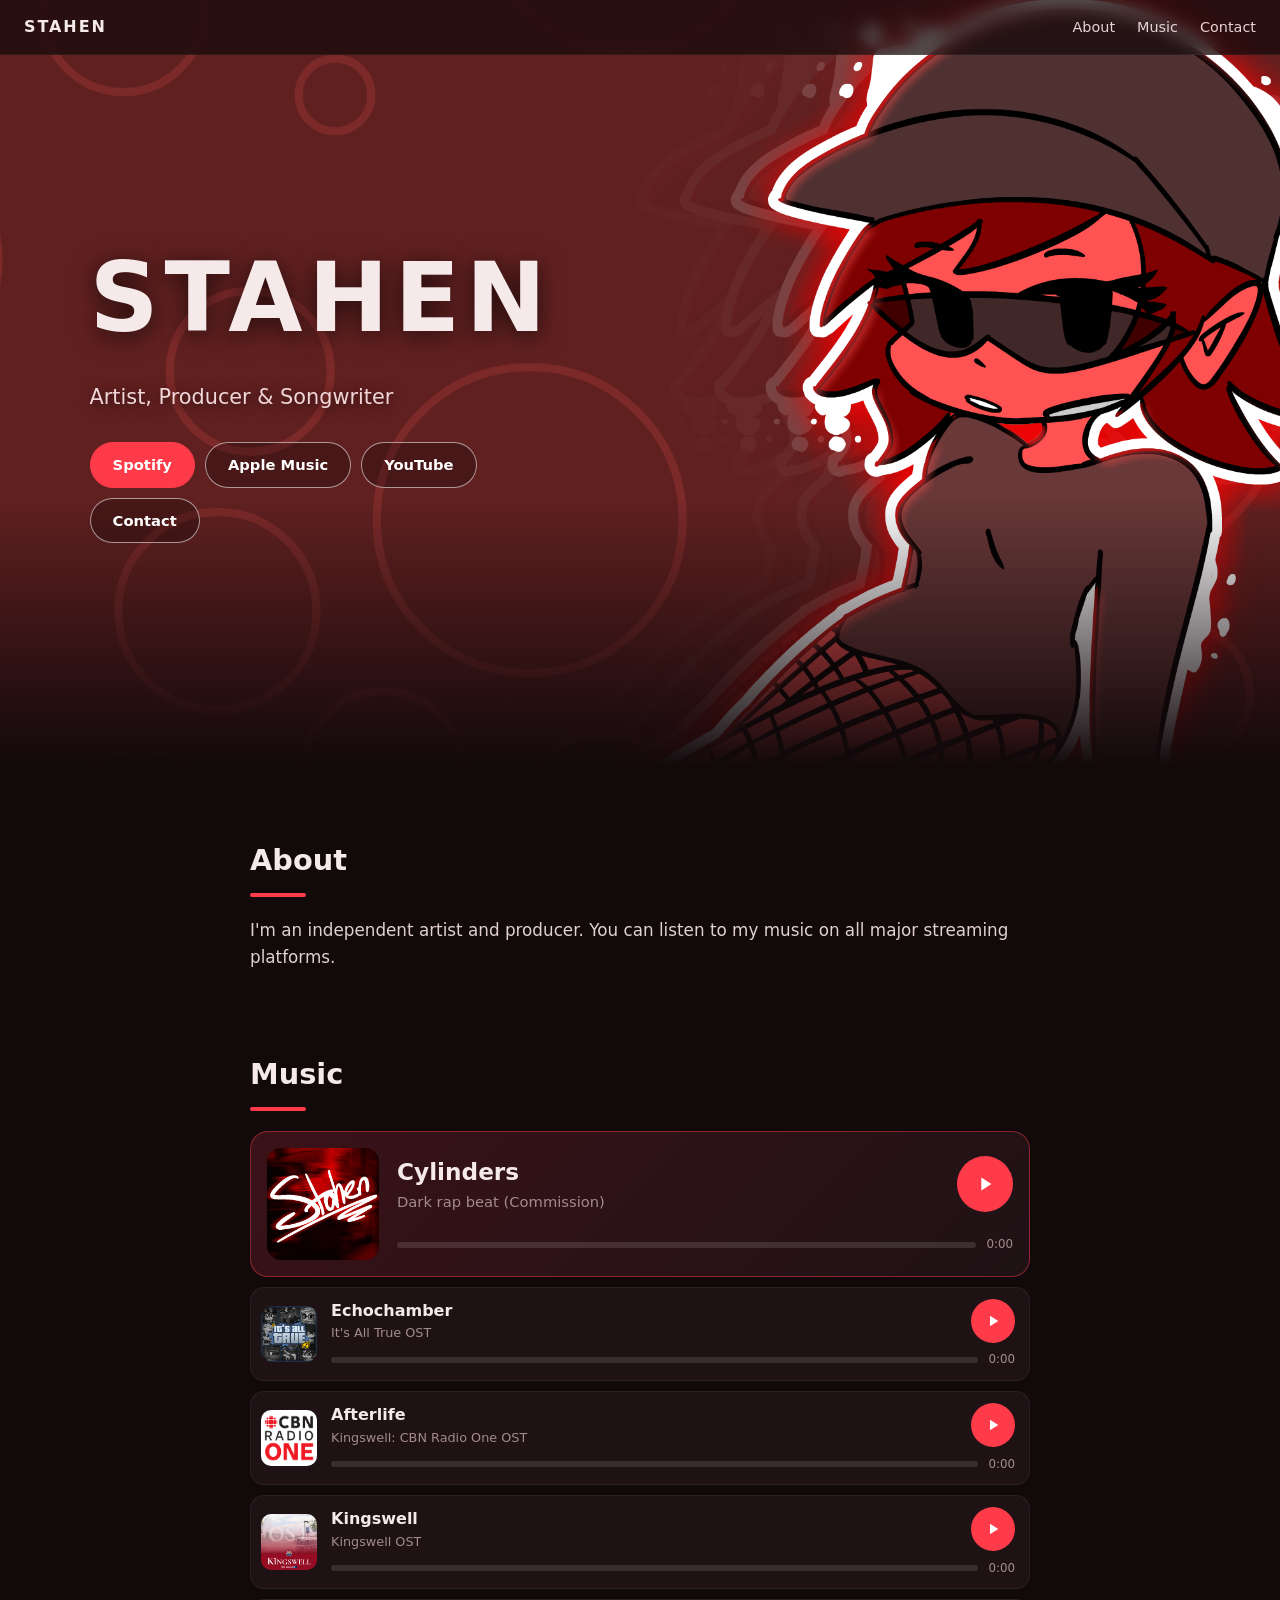
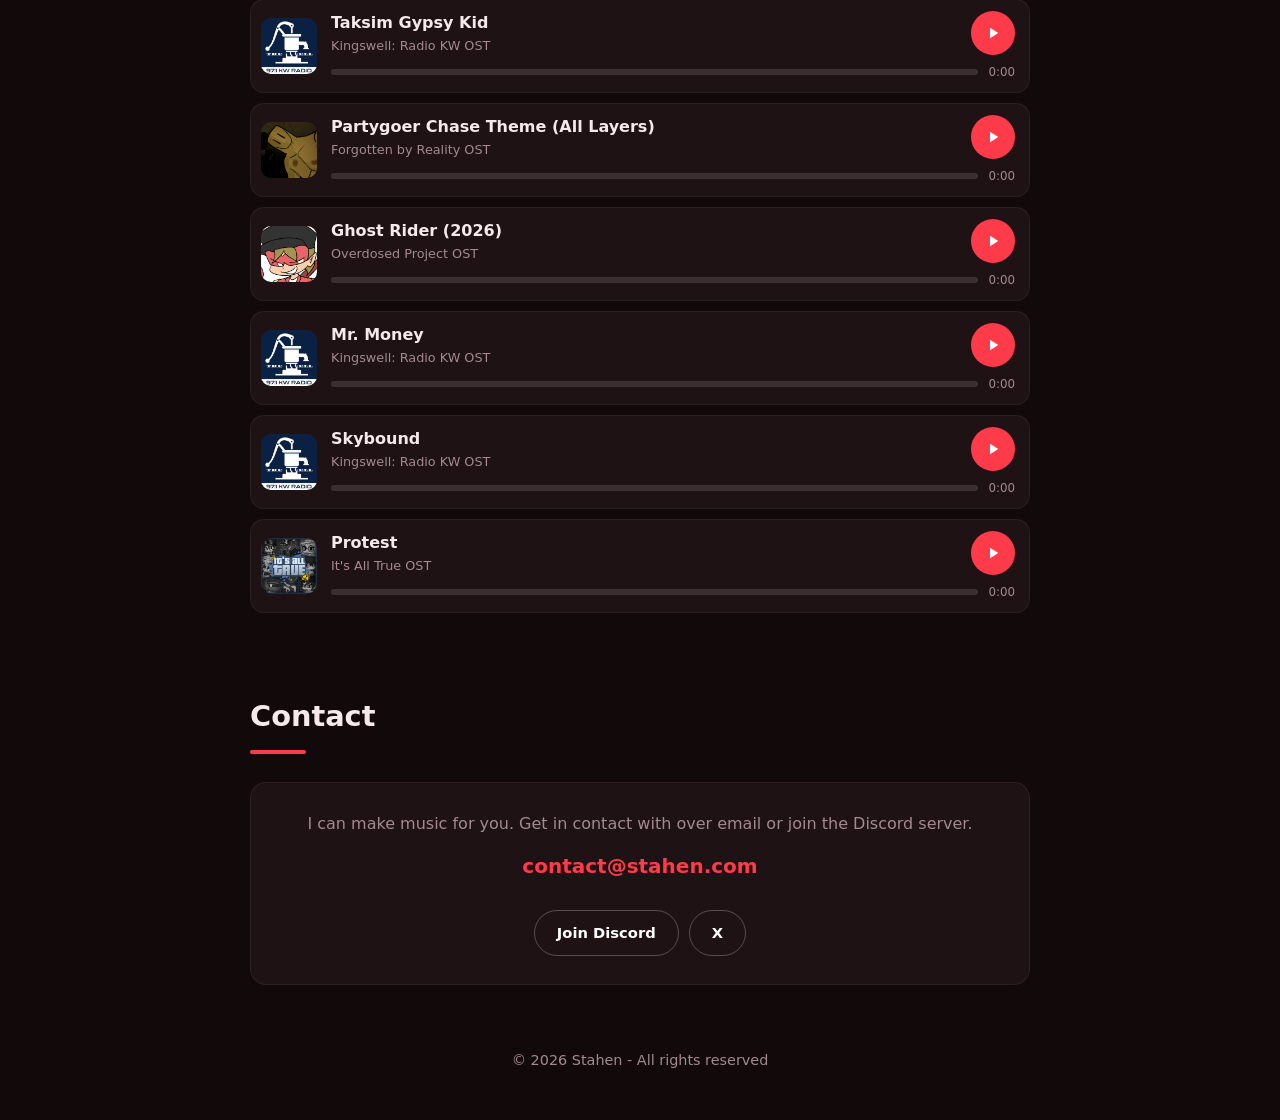
==== commit 32d8cc8a: "revert: re-add eq revert 5d8d8f28" ====
--- a/index.html
+++ b/index.html
@@ -66,7 +66,8 @@
 			<div class="tracklist">
 				<article class="track featured" data-src="track1.mp3">
 					<div class="cover" data-cover="cover1.jpg">
-						<span class="n">1</span><span class="eq"></span>
+						<span class="n">1</span
+						><span class="eq"><i></i><i></i><i></i></span>
 					</div>
 					<div class="meta">
 						<h3>Cylinders</h3>
@@ -104,7 +105,8 @@
 				</article>
 				<article class="track" data-src="track2.mp3">
 					<div class="cover" data-cover="cover2.jpg">
-						<span class="n">2</span><span class="eq"></span>
+						<span class="n">2</span
+						><span class="eq"><i></i><i></i><i></i></span>
 					</div>
 					<div class="meta">
 						<h3>Echochamber</h3>
@@ -142,7 +144,8 @@
 				</article>
 				<article class="track" data-src="track3.mp3">
 					<div class="cover" data-cover="cover3.jpg">
-						<span class="n">3</span><span class="eq"></span>
+						<span class="n">3</span
+						><span class="eq"><i></i><i></i><i></i></span>
 					</div>
 					<div class="meta">
 						<h3>Afterlife</h3>
@@ -180,7 +183,8 @@
 				</article>
 				<article class="track" data-src="track4.mp3">
 					<div class="cover" data-cover="cover4.jpg">
-						<span class="n">4</span><span class="eq"></span>
+						<span class="n">4</span
+						><span class="eq"><i></i><i></i><i></i></span>
 					</div>
 					<div class="meta">
 						<h3>Kingswell</h3>
@@ -218,7 +222,8 @@
 				</article>
 				<article class="track" data-src="track5.mp3">
 					<div class="cover" data-cover="cover5.jpg">
-						<span class="n">5</span><span class="eq"></span>
+						<span class="n">5</span
+						><span class="eq"><i></i><i></i><i></i></span>
 					</div>
 					<div class="meta">
 						<h3>Taksim Gypsy Kid</h3>
@@ -256,7 +261,8 @@
 				</article>
 				<article class="track" data-src="track6.mp3">
 					<div class="cover" data-cover="cover6.jpg">
-						<span class="n">6</span><span class="eq"></span>
+						<span class="n">6</span
+						><span class="eq"><i></i><i></i><i></i></span>
 					</div>
 					<div class="meta">
 						<h3>Partygoer Chase Theme (All Layers)</h3>
@@ -294,7 +300,8 @@
 				</article>
 				<article class="track" data-src="track7.mp3">
 					<div class="cover" data-cover="cover7.jpg">
-						<span class="n">7</span><span class="eq"></span>
+						<span class="n">7</span
+						><span class="eq"><i></i><i></i><i></i></span>
 					</div>
 					<div class="meta">
 						<h3>Ghost Rider (2026)</h3>
@@ -332,7 +339,8 @@
 				</article>
 				<article class="track" data-src="track8.mp3">
 					<div class="cover" data-cover="cover5.jpg">
-						<span class="n">8</span><span class="eq"></span>
+						<span class="n">8</span
+						><span class="eq"><i></i><i></i><i></i></span>
 					</div>
 					<div class="meta">
 						<h3>Mr. Money</h3>
@@ -370,7 +378,8 @@
 				</article>
 				<article class="track" data-src="track9.mp3">
 					<div class="cover" data-cover="cover5.jpg">
-						<span class="n">9</span><span class="eq"></span>
+						<span class="n">9</span
+						><span class="eq"><i></i><i></i><i></i></span>
 					</div>
 					<div class="meta">
 						<h3>Skybound</h3>
@@ -408,7 +417,8 @@
 				</article>
 				<article class="track" data-src="track10.mp3">
 					<div class="cover" data-cover="cover2.jpg">
-						<span class="n">10</span><span class="eq"></span>
+						<span class="n">10</span
+						><span class="eq"><i></i><i></i><i></i></span>
 					</div>
 					<div class="meta">
 						<h3>Protest</h3>
@@ -479,164 +489,7 @@
 
 		<footer>&copy; 2026 Stahen - All rights reserved</footer>
 
-		<script>
-			(function () {
-				const items = Array.from(
-					document.querySelectorAll(".track[data-src]"),
-				);
-				const audios = [];
-
-				const fmt = (s) => {
-					if (!isFinite(s)) return "0:00";
-					const m = Math.floor(s / 60),
-						r = Math.floor(s % 60);
-					return m + ":" + String(r).padStart(2, "0");
-				};
-
-				items.forEach((el, i) => {
-					const audio = new Audio();
-					audio.preload = "none";
-					audio.src = el.dataset.src;
-					audios.push(audio);
-
-					const btn = el.querySelector(".play");
-					const bar = el.querySelector(".bar");
-					const fill = el.querySelector(".fill");
-					const time = el.querySelector(".time");
-					const tsub = el.querySelector(".tsub");
-					const cover = el.querySelector(".cover");
-
-					// only show the cover if the file exists
-					if (cover && cover.dataset.cover) {
-						const img = new Image();
-						img.onload = () => {
-							cover.style.setProperty(
-								"--img",
-								'url("' + cover.dataset.cover + '")',
-							);
-							cover.classList.add("has-cover");
-						};
-						img.src = cover.dataset.cover;
-					}
-
-					const update = () => {
-						const d = audio.duration;
-						const p =
-							isFinite(d) && d > 0 ? audio.currentTime / d : 0;
-						fill.style.width = p * 100 + "%";
-						bar.setAttribute("aria-valuenow", Math.round(p * 100));
-						time.textContent = isFinite(d)
-							? fmt(audio.currentTime) + " / " + fmt(d)
-							: fmt(audio.currentTime);
-					};
-
-					const fail = () => {
-						el.classList.add("unavailable");
-						el.classList.remove("playing");
-						if (tsub) tsub.textContent = "Audio file not found";
-					};
-
-					btn.addEventListener("click", () => {
-						if (audio.paused) {
-							audio.play().catch(fail);
-						} else {
-							audio.pause();
-						}
-					});
-
-					audio.addEventListener("play", () => {
-						audios.forEach((o) => {
-							if (o !== audio) o.pause();
-						});
-						el.classList.add("playing");
-						btn.setAttribute("aria-label", "Pause");
-					});
-					audio.addEventListener("pause", () => {
-						el.classList.remove("playing");
-						btn.setAttribute("aria-label", "Play");
-					});
-					audio.addEventListener("ended", () => {
-						audio.currentTime = 0;
-						update();
-						const next = items[i + 1];
-						if (next) next.querySelector(".play").click();
-					});
-					audio.addEventListener("timeupdate", update);
-					audio.addEventListener("loadedmetadata", update);
-					audio.addEventListener("error", fail);
-
-					const seekTo = (p) => {
-						if (isFinite(audio.duration))
-							audio.currentTime =
-								Math.min(Math.max(p, 0), 1) * audio.duration;
-					};
-					bar.addEventListener("click", (e) => {
-						const r = bar.getBoundingClientRect();
-						seekTo((e.clientX - r.left) / r.width);
-					});
-					bar.addEventListener("keydown", (e) => {
-						if (e.key === "ArrowRight") audio.currentTime += 5;
-						if (e.key === "ArrowLeft") audio.currentTime -= 5;
-					});
-				});
-			})();
-		</script>
-
-		<script>
-			(function () {
-				const ids = ["about", "music", "contact"];
-				const links = {};
-				document.querySelectorAll(".nav a.link").forEach((a) => {
-					links[a.getAttribute("href").slice(1)] = a;
-				});
-
-				const LINE = 120; // hardcoded section length
-				let lockUntil = 0; // after a menu click, the clicked link stays marked while the page scrolls there
-				let ticking = false;
-
-				const mark = (id) =>
-					ids.forEach((k) => {
-						if (links[k])
-							links[k].classList.toggle("active", k === id);
-					});
-
-				const update = () => {
-					ticking = false;
-					if (Date.now() < lockUntil) return;
-					let current = null;
-					ids.forEach((id) => {
-						const el = document.getElementById(id);
-						if (el && el.getBoundingClientRect().top <= LINE)
-							current = id;
-					});
-					// mark the bottom-most one if you're at the bottom of the page
-					if (
-						window.innerHeight + window.scrollY >=
-						document.documentElement.scrollHeight - 4
-					)
-						current = "contact";
-					mark(current);
-				};
-				const onScroll = () => {
-					if (!ticking) {
-						ticking = true;
-						requestAnimationFrame(update);
-					}
-				};
-
-				// mark a menu link immediately when you click it, to avoid jumping to the wrong one while scrolling
-				Object.keys(links).forEach((id) => {
-					links[id].addEventListener("click", () => {
-						mark(id);
-						lockUntil = Date.now() + 1100;
-						setTimeout(update, 1150);
-					});
-				});
-
-				window.addEventListener("scroll", onScroll, { passive: true });
-				window.addEventListener("resize", onScroll);
-				update();
-			})();
-		</script>
+		<script src="scripts/music.js"></script>
+		<script src="scripts/sections.js"></script>
 	</body>
 </html>
--- a/style.css
+++ b/style.css
@@ -16,7 +16,12 @@
 	scroll-padding-top: 64px;
 }
 body {
-	font-family: system-ui, -apple-system, "Segoe UI", Roboto, sans-serif;
+	font-family:
+		system-ui,
+		-apple-system,
+		"Segoe UI",
+		Roboto,
+		sans-serif;
 	background: var(--bg);
 	color: var(--text);
 	line-height: 1.6;
@@ -195,7 +200,6 @@
 /* ---------- ABOUT ---------- */
 .about-text {
 	margin-top: 20px;
-	max-width: 560px;
 	font-size: 1.05rem;
 	color: #e0d0d2;
 }
